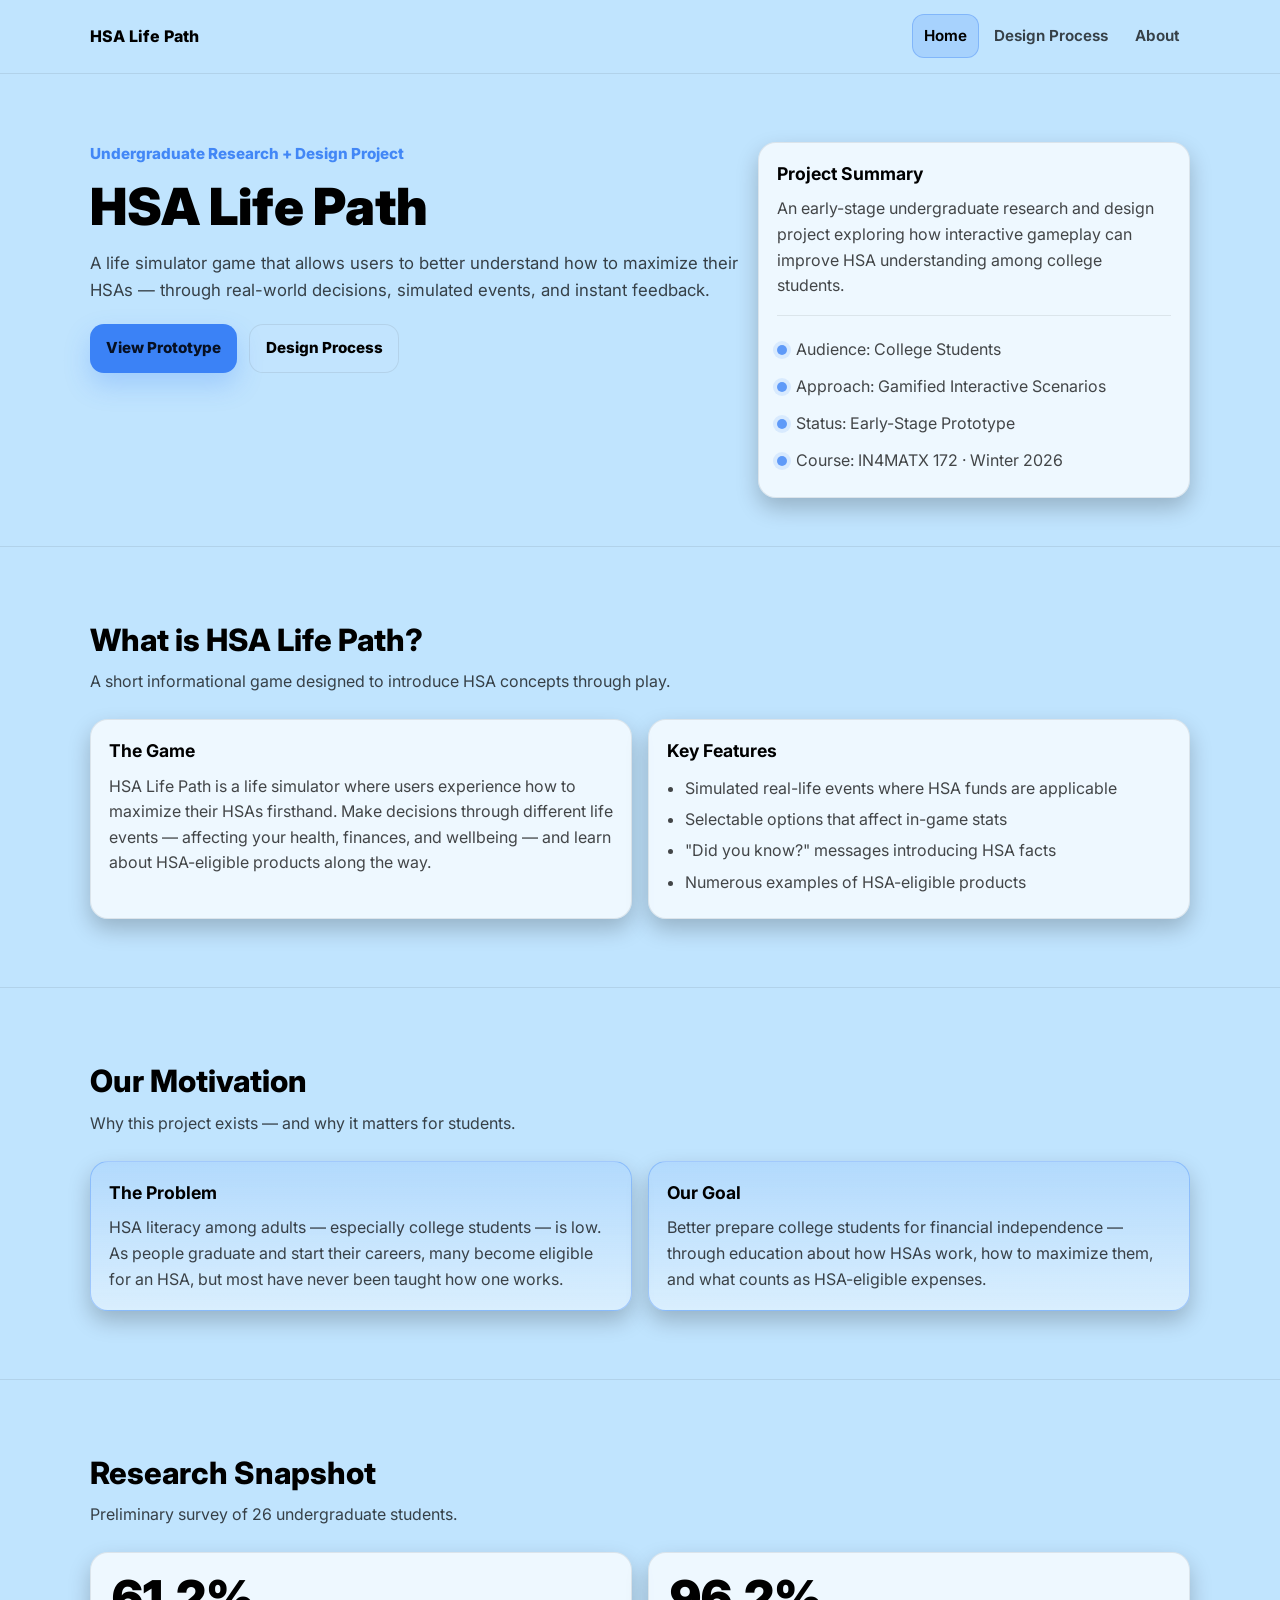
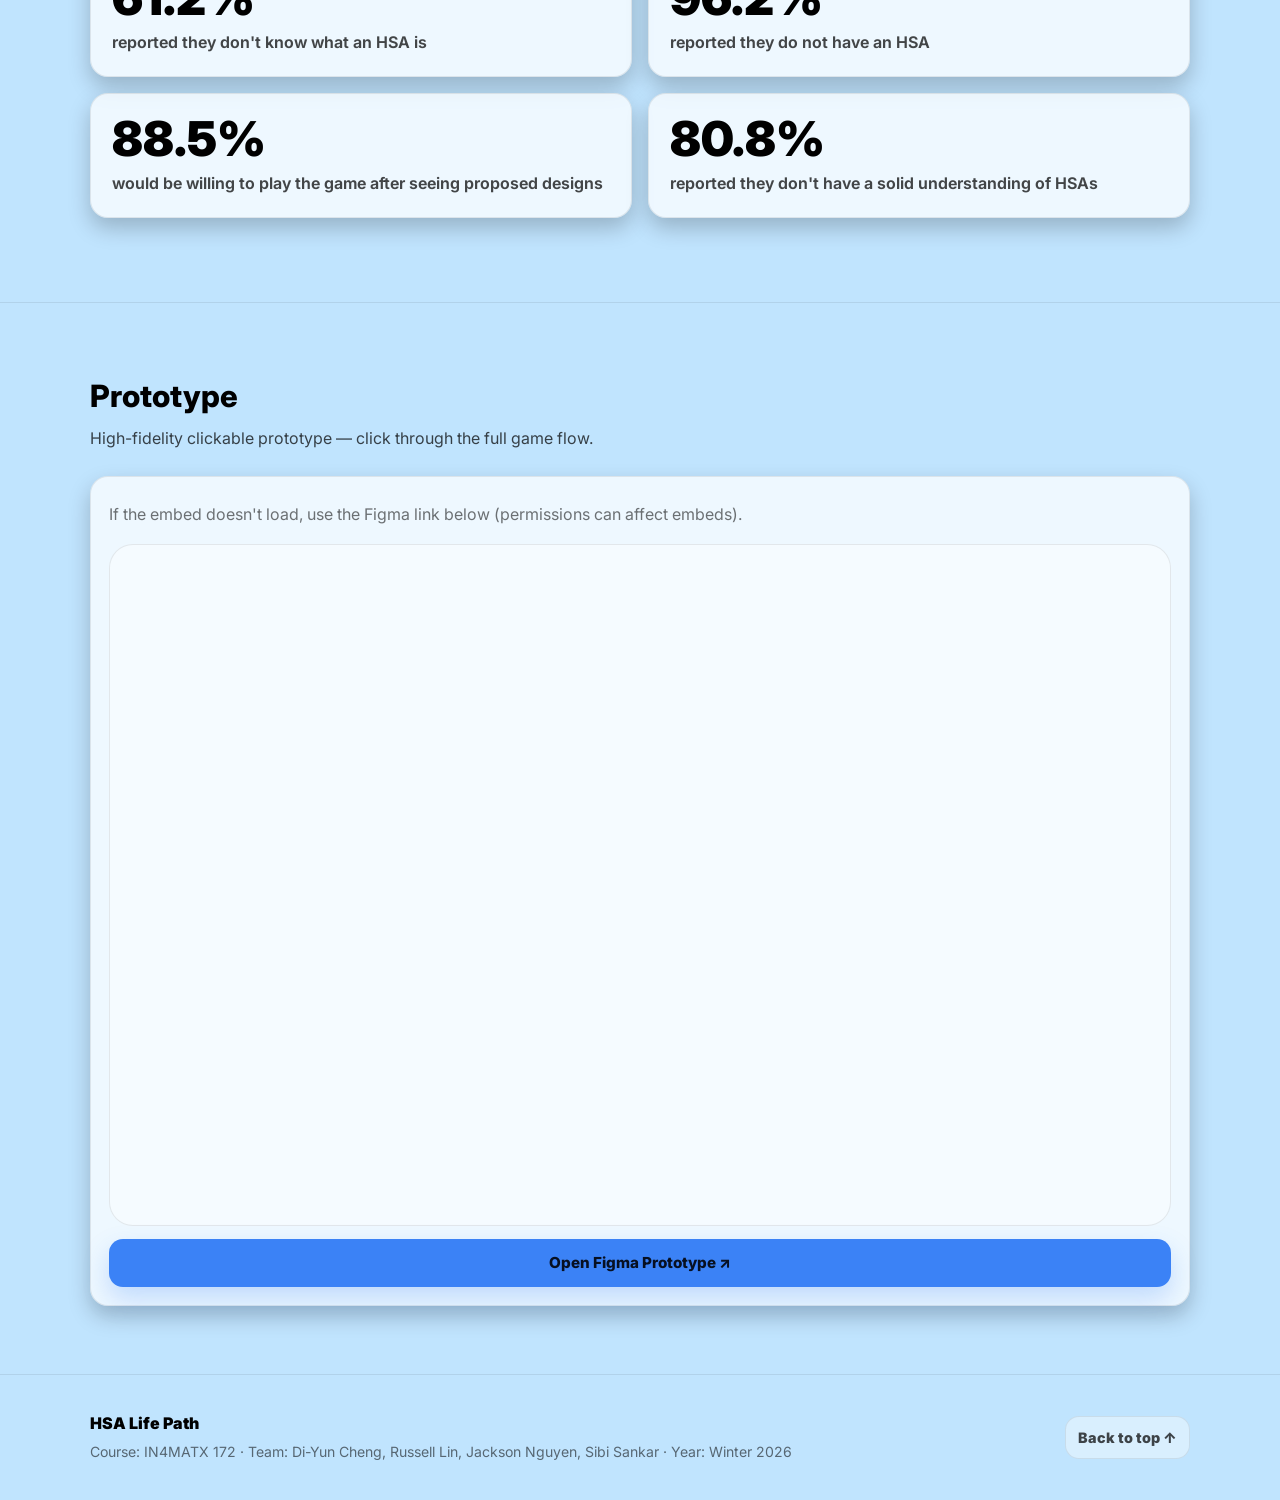
==== index.html @ ee6ab4cc "new website" ====
<!DOCTYPE html>
<html lang="en">
<head>
  <meta charset="UTF-8" />
  <meta name="viewport" content="width=device-width, initial-scale=1.0" />
  <title>HSA Life Path — Home</title>
  <meta name="description" content="A life simulator game helping college students understand Health Savings Accounts." />
  <link rel="stylesheet" href="styles.css" />
</head>
<body>

  <nav class="site-nav">
    <div class="container nav-inner">
      <a href="index.html" class="nav-brand">HSA Life Path</a>
      <ul class="nav-links">
        <li><a href="index.html" class="active">Home</a></li>
        <li><a href="design.html">Design Process</a></li>
        <li><a href="about.html">About</a></li>
      </ul>
    </div>
  </nav>

  <main>

    <!-- Hero -->
    <section class="hero">
      <div class="container hero-grid">
        <div>
          <p class="eyebrow">Undergraduate Research + Design Project</p>
          <h1>HSA Life Path</h1>
          <p class="hero-sub">
            A life simulator game that allows users to better understand how to maximize their HSAs — through real-world decisions, simulated events, and instant feedback.
          </p>
          <div class="hero-actions">
            <a class="btn btn-primary" href="#prototype">View Prototype</a>
            <a class="btn btn-ghost" href="design.html">Design Process</a>
          </div>
        </div>

        <div class="card">
          <h2 class="card-title">Project Summary</h2>
          <p class="card-text">
            An early-stage undergraduate research and design project exploring how interactive gameplay can improve HSA understanding among college students.
          </p>
          <div class="divider"></div>
          <ul class="mini-list">
            <li><span class="dot"></span> Audience: College Students</li>
            <li><span class="dot"></span> Approach: Gamified Interactive Scenarios</li>
            <li><span class="dot"></span> Status: Early-Stage Prototype</li>
            <li><span class="dot"></span> Course: IN4MATX 172 · Winter 2026</li>
          </ul>
        </div>
      </div>
    </section>

    <!-- What is HSA Life Path -->
    <section class="section section-alt">
      <div class="container">
        <div class="section-head">
          <h2>What is HSA Life Path?</h2>
          <p class="section-subtitle">A short informational game designed to introduce HSA concepts through play.</p>
        </div>

        <div class="grid-2">
          <div class="card">
            <h3 class="card-title">The Game</h3>
            <p class="card-text">
              HSA Life Path is a life simulator where users experience how to maximize their HSAs firsthand. Make decisions through different life events — affecting your health, finances, and wellbeing — and learn about HSA-eligible products along the way.
            </p>
          </div>

          <div class="card">
            <h3 class="card-title">Key Features</h3>
            <ul class="bullets">
              <li>Simulated real-life events where HSA funds are applicable</li>
              <li>Selectable options that affect in-game stats</li>
              <li>"Did you know?" messages introducing HSA facts</li>
              <li>Numerous examples of HSA-eligible products</li>
            </ul>
          </div>
        </div>
      </div>
    </section>

    <!-- Motivation -->
    <section class="section">
      <div class="container">
        <div class="section-head">
          <h2>Our Motivation</h2>
          <p class="section-subtitle">Why this project exists — and why it matters for students.</p>
        </div>

        <div class="grid-2">
          <div class="callout">
            <h3 class="card-title">The Problem</h3>
            <p class="card-text">
              HSA literacy among adults — especially college students — is low. As people graduate and start their careers, many become eligible for an HSA, but most have never been taught how one works.
            </p>
          </div>

          <div class="callout">
            <h3 class="card-title">Our Goal</h3>
            <p class="card-text">
              Better prepare college students for financial independence — through education about how HSAs work, how to maximize them, and what counts as HSA-eligible expenses.
            </p>
          </div>
        </div>
      </div>
    </section>

    <!-- Research Stats -->
    <section class="section section-alt">
      <div class="container">
        <div class="section-head">
          <h2>Research Snapshot</h2>
          <p class="section-subtitle">Preliminary survey of 26 undergraduate students.</p>
        </div>

        <div class="stats-grid">
          <article class="stat-card card">
            <div class="stat-number">61.2%</div>
            <div class="stat-text">reported they don't know what an HSA is</div>
          </article>
          <article class="stat-card card">
            <div class="stat-number">96.2%</div>
            <div class="stat-text">reported they do not have an HSA</div>
          </article>
          <article class="stat-card card">
            <div class="stat-number">88.5%</div>
            <div class="stat-text">would be willing to play the game after seeing proposed designs</div>
          </article>
          <article class="stat-card card">
            <div class="stat-number">80.8%</div>
            <div class="stat-text">reported they don't have a solid understanding of HSAs</div>
          </article>
        </div>
      </div>
    </section>

    <!-- Prototype -->
    <section id="prototype" class="section">
      <div class="container">
        <div class="section-head">
          <h2>Prototype</h2>
          <p class="section-subtitle">High-fidelity clickable prototype — click through the full game flow.</p>
        </div>

        <div class="card">
          <p class="card-text subtle" style="margin-bottom:1rem;">
            If the embed doesn't load, use the Figma link below (permissions can affect embeds).
          </p>

          <div class="iframe-wrap">
            <iframe
              title="HSA Life Path Figma Prototype"
              src="https://embed.figma.com/proto/LYA5RpGgOp7YdNDZ2Oj3NZ/Project?node-id=98-130&p=f&scaling=scale-down&content-scaling=fixed&page-id=97%3A23&starting-point-node-id=98%3A130&embed-host=share"
              allowfullscreen
              loading="lazy"
            ></iframe>
          </div>

          <a
            class="btn btn-primary full"
            href="https://www.figma.com/proto/LYA5RpGgOp7YdNDZ2Oj3NZ/Project?node-id=98-130&starting-point-node-id=98%3A130"
            target="_blank" rel="noopener"
          >Open Figma Prototype ↗</a>
        </div>
      </div>
    </section>

  </main>

  <footer class="site-footer">
    <div class="container footer-inner">
      <div>
        <div class="footer-title">HSA Life Path</div>
        <div class="footer-subtle">
          Course: IN4MATX 172 ·
          Team: Di-Yun Cheng, Russell Lin, Jackson Nguyen, Sibi Sankar ·
          Year: Winter 2026
        </div>
      </div>
      <a href="#" class="footer-top">Back to top ↑</a>
    </div>
  </footer>

</body>
</html>
---- styles.css ----
@import url('https://fonts.googleapis.com/css2?family=Inter:wght@400;500;600;700;800;900&display=swap');

:root {
  --accent: #3b82f6;
  --bg: #C0E4FE;
  --card-bg: rgba(255,255,255,0.72);
  --text: #000000;
  --muted: rgba(0,0,0,0.72);
  --faint: rgba(0,0,0,0.55);
  --border: rgba(0,0,0,0.08);
  --shadow: 0 12px 30px rgba(0,0,0,0.35);
  --shadow-soft: 0 10px 22px rgba(0,0,0,0.22);
  --radius: 18px;
}

*, *::before, *::after { box-sizing: border-box; margin: 0; padding: 0; }
html { scroll-behavior: smooth; }

body {
  font-family: 'Inter', ui-sans-serif, system-ui, -apple-system, sans-serif;
  background: var(--bg);
  color: var(--text);
  min-height: 100vh;
  line-height: 1.6;
}

a { color: inherit; text-decoration: none; }

.container {
  width: min(1100px, calc(100% - 2rem));
  margin: 0 auto;
}

/* ── Nav ── */
.site-nav {
  position: sticky;
  top: 0;
  z-index: 100;
  background: #C0E4FE;
  border-bottom: 1px solid var(--border);
  backdrop-filter: blur(10px);
}

.nav-inner {
  display: flex;
  align-items: center;
  justify-content: space-between;
  padding: 0.9rem 0;
  gap: 1rem;
}

.nav-brand {
  font-weight: 800;
  font-size: 1rem;
  letter-spacing: 0.2px;
  color: var(--text);
}

.nav-links {
  list-style: none;
  display: flex;
  align-items: center;
  gap: 0.25rem;
}

.nav-links a {
  display: inline-block;
  padding: 0.55rem 0.7rem;
  border-radius: 12px;
  color: var(--muted);
  font-weight: 650;
  font-size: 0.95rem;
  transition: background 160ms, color 160ms;
}

.nav-links a:hover { background: rgba(0,0,0,0.05); color: var(--text); }

.nav-links a.active {
  background: rgba(59,130,246,0.18);
  color: var(--text);
  border: 1px solid rgba(59,130,246,0.35);
}

/* ── Sections ── */
.hero, .section { padding: 4.25rem 0 3rem; background: #C0E4FE; }
.section { padding: 4.25rem 0; }
.section-alt {
  background: #C0E4FE;
  border-top: 1px solid var(--border);
  border-bottom: 1px solid var(--border);
}

.section-head { margin-bottom: 1.5rem; }
.section-head h2 { margin: 0 0 0.35rem; font-size: clamp(1.5rem, 2.4vw, 2rem); font-weight: 800; }
.section-subtitle { margin: 0; color: var(--muted); }

/* ── Hero ── */
.hero-grid {
  display: grid;
  grid-template-columns: 1.2fr 0.8fr;
  gap: 1.25rem;
  align-items: start;
}

.eyebrow { margin: 0 0 0.75rem; color: rgba(59,130,246,0.95); font-weight: 800; font-size: 0.95rem; }

.hero h1 { margin: 0; font-size: clamp(2.2rem, 4vw, 3.2rem); line-height: 1.1; font-weight: 900; }

.hero-sub { margin: 1rem 0 1.25rem; color: var(--muted); max-width: 70ch; font-size: 1.05rem; }

.hero-actions { display: flex; flex-wrap: wrap; gap: 0.75rem; margin-bottom: 1.15rem; }

/* ── Cards ── */
.card {
  background: rgba(255,255,255,0.72);
  border: 1px solid var(--border);
  border-radius: var(--radius);
  box-shadow: var(--shadow-soft);
  padding: 1.1rem;
}

.card-title { margin: 0 0 0.45rem; font-size: 1.1rem; font-weight: 700; }
.card-text { margin: 0.5rem 0 0; color: var(--muted); }
.divider { height: 1px; background: var(--border); margin: 1rem 0; }
.subtle { color: var(--faint); }

/* ── Buttons ── */
.btn {
  display: inline-flex;
  align-items: center;
  justify-content: center;
  border-radius: 14px;
  padding: 0.7rem 0.95rem;
  font-weight: 800;
  font-size: 0.95rem;
  border: 1px solid transparent;
  cursor: pointer;
  font-family: inherit;
  transition: transform 140ms, box-shadow 140ms, background 140ms;
}
.btn:active { transform: translateY(1px); }
.btn-primary { background: var(--accent); color: #071022; box-shadow: 0 12px 26px rgba(59,130,246,0.25); }
.btn-primary:hover { background: rgba(59,130,246,0.85); }
.btn-ghost { background: rgba(232,238,252,0.06); border-color: var(--border); color: var(--text); }
.btn-ghost:hover { background: rgba(0,0,0,0.05); }
.btn.full { width: 100%; margin-top: 0.8rem; }

/* ── Grids ── */
.grid-2 { display: grid; grid-template-columns: 1fr 1fr; gap: 1rem; }
.grid-3 { display: grid; grid-template-columns: repeat(3, 1fr); gap: 1rem; }

/* ── Dot list ── */
.mini-list { margin: 0; padding-left: 0; list-style: none; color: var(--muted); }
.mini-list li { display: flex; align-items: center; gap: 0.6rem; padding: 0.35rem 0; }
.dot { width: 10px; height: 10px; border-radius: 999px; background: rgba(59,130,246,0.8); box-shadow: 0 0 0 4px rgba(59,130,246,0.12); flex-shrink: 0; }

/* ── Stats ── */
.stats-grid { display: grid; grid-template-columns: repeat(2, 1fr); gap: 1rem; margin: 1.25rem 0 1rem; }
.stat-card { padding: 1.3rem; }
.stat-number { font-size: clamp(2.2rem, 4vw, 3rem); font-weight: 950; line-height: 1; }
.stat-text { margin-top: 0.5rem; color: var(--muted); font-weight: 650; }

/* ── Bullets ── */
.bullets { margin: 0.65rem 0 0; padding-left: 1.15rem; color: var(--muted); }
.bullets li { margin: 0.35rem 0; }
.bullets-lg li { font-size: 1.05rem; margin: 0.5rem 0; }

/* ── Note ── */
.note { margin-top: 0.9rem; padding: 0.75rem; border-radius: 14px; border: 1px solid var(--border); background: rgba(255,255,255,0.35); color: var(--muted); font-size: 0.9rem; }
.hint { margin: 0.85rem 0 0; color: var(--faint); font-size: 0.88rem; }

/* ── Timeline ── */
.timeline { display: grid; gap: 0.5rem; margin-bottom: 1rem; }

.timeline-step {
  display: grid;
  grid-template-columns: 44px 1fr;
  gap: 0.85rem;
  padding: 0.8rem;
  border-radius: 16px;
  background: rgba(255,255,255,0.45);
  border: 1px solid var(--border);
  align-items: center;
}

.timeline-marker {
  width: 44px; height: 44px;
  border-radius: 14px;
  display: grid;
  place-items: center;
  font-weight: 950;
  font-size: 1rem;
  background: rgba(59,130,246,0.18);
  border: 1px solid rgba(59,130,246,0.35);
}

.timeline-step h3 { font-size: 1rem; font-weight: 700; margin-bottom: 0.15rem; }
.timeline-step p { color: var(--muted); font-size: 0.9rem; margin: 0; }

/* ── Table ── */
.table-wrap { margin-top: 1rem; }

.responsive-table {
  width: 100%;
  overflow-x: auto;
  border-radius: 16px;
  border: 1px solid var(--border);
  margin-bottom: 1rem;
}

.responsive-table table { width: 100%; border-collapse: collapse; background: rgba(255,255,255,0.55); }

.responsive-table th {
  padding: 0.85rem 1rem;
  text-align: left;
  font-weight: 800;
  background: rgba(59,130,246,0.08);
  border-bottom: 1px solid var(--border);
  font-size: 0.9rem;
}

.responsive-table td {
  padding: 0.8rem 1rem;
  color: var(--muted);
  border-bottom: 1px solid rgba(0,0,0,0.05);
  font-size: 0.9rem;
  vertical-align: top;
}

.responsive-table tr:last-child td { border-bottom: none; }
.responsive-table tr:hover td { background: rgba(59,130,246,0.03); }

/* ── Placeholder ── */
.proto-placeholder {
  background: rgba(255,255,255,0.45);
  border: 2px dashed rgba(59,130,246,0.3);
  border-radius: var(--radius);
  min-height: 180px;
  display: flex;
  align-items: center;
  justify-content: center;
  flex-direction: column;
  gap: 0.5rem;
  color: var(--faint);
  font-size: 0.88rem;
  text-align: center;
  padding: 1.5rem;
}

/* ── Todo ── */
.todo-card {
  background: rgba(251,191,36,0.08);
  border: 1px solid rgba(251,191,36,0.3);
  border-radius: var(--radius);
  padding: 1rem 1.25rem;
  display: flex;
  align-items: center;
  gap: 0.75rem;
  color: #92400e;
  font-size: 0.9rem;
}

/* ── Future list ── */
.future-list { list-style: none; display: grid; gap: 0.75rem; }

.future-list li {
  display: flex;
  align-items: flex-start;
  gap: 1rem;
  background: rgba(255,255,255,0.55);
  border: 1px solid var(--border);
  border-radius: 14px;
  padding: 0.9rem 1rem;
}

.future-icon {
  width: 36px; height: 36px;
  border-radius: 10px;
  background: rgba(59,130,246,0.1);
  border: 1px solid rgba(59,130,246,0.2);
  display: grid;
  place-items: center;
  font-size: 1rem;
  flex-shrink: 0;
}

.future-text strong { display: block; font-size: 0.9rem; font-weight: 700; margin-bottom: 0.1rem; }
.future-text span { color: var(--muted); font-size: 0.85rem; }

/* ── Team ── */
.team-card-row {
  display: grid;
  grid-template-columns: 64px 1fr;
  gap: 1.1rem;
  align-items: center;
}

.team-avatar {
  width: 64px; height: 64px;
  border-radius: 50%;
  display: grid;
  place-items: center;
  font-weight: 800;
  font-size: 1.2rem;
  color: #fff;
  flex-shrink: 0;
}

.avatar-blue   { background: linear-gradient(135deg, #3b82f6, #2563eb); }
.avatar-teal   { background: linear-gradient(135deg, #10b981, #059669); }
.avatar-purple { background: linear-gradient(135deg, #8b5cf6, #6d28d9); }
.avatar-amber  { background: linear-gradient(135deg, #f59e0b, #d97706); }

.team-role { font-size: 0.75rem; font-weight: 700; letter-spacing: 1px; text-transform: uppercase; color: rgba(59,130,246,0.9); margin-bottom: 0.15rem; }
.team-name { font-weight: 800; font-size: 1rem; margin-bottom: 0.2rem; }
.team-desc { color: var(--muted); font-size: 0.88rem; }

/* ── Iframe ── */
.iframe-wrap {
  border-radius: 24px;
  overflow: hidden;
  border: 1px solid var(--border);
  background: rgba(255,255,255,0.4);
  padding: 10px;
}

.iframe-wrap iframe { display: block; width: 100%; height: 660px; border: 0; border-radius: 18px; }

/* ── Callout ── */
.callout {
  border-radius: var(--radius);
  border: 1px solid rgba(59,130,246,0.35);
  background: linear-gradient(180deg, rgba(59,130,246,0.10), rgba(255,255,255,0.4));
  box-shadow: var(--shadow-soft);
  padding: 1.1rem;
}

/* ── Footer ── */
.site-footer { padding: 2.25rem 0; border-top: 1px solid var(--border); background: #C0E4FE; }
.footer-inner { display: flex; align-items: center; justify-content: space-between; gap: 1rem; flex-wrap: wrap; }
.footer-title { font-weight: 950; }
.footer-subtle { margin-top: 0.3rem; color: var(--faint); font-size: 0.88rem; }
.footer-top { color: var(--muted); font-weight: 850; padding: 0.55rem 0.75rem; border-radius: 14px; border: 1px solid var(--border); background: rgba(255,255,255,0.4); font-size: 0.9rem; transition: background 150ms; }
.footer-top:hover { background: rgba(255,255,255,0.7); }

/* ── Responsive ── */
@media (max-width: 860px) {
  .hero-grid { grid-template-columns: 1fr; }
  .grid-2, .grid-3 { grid-template-columns: 1fr; }
  .stats-grid { grid-template-columns: 1fr; }
}
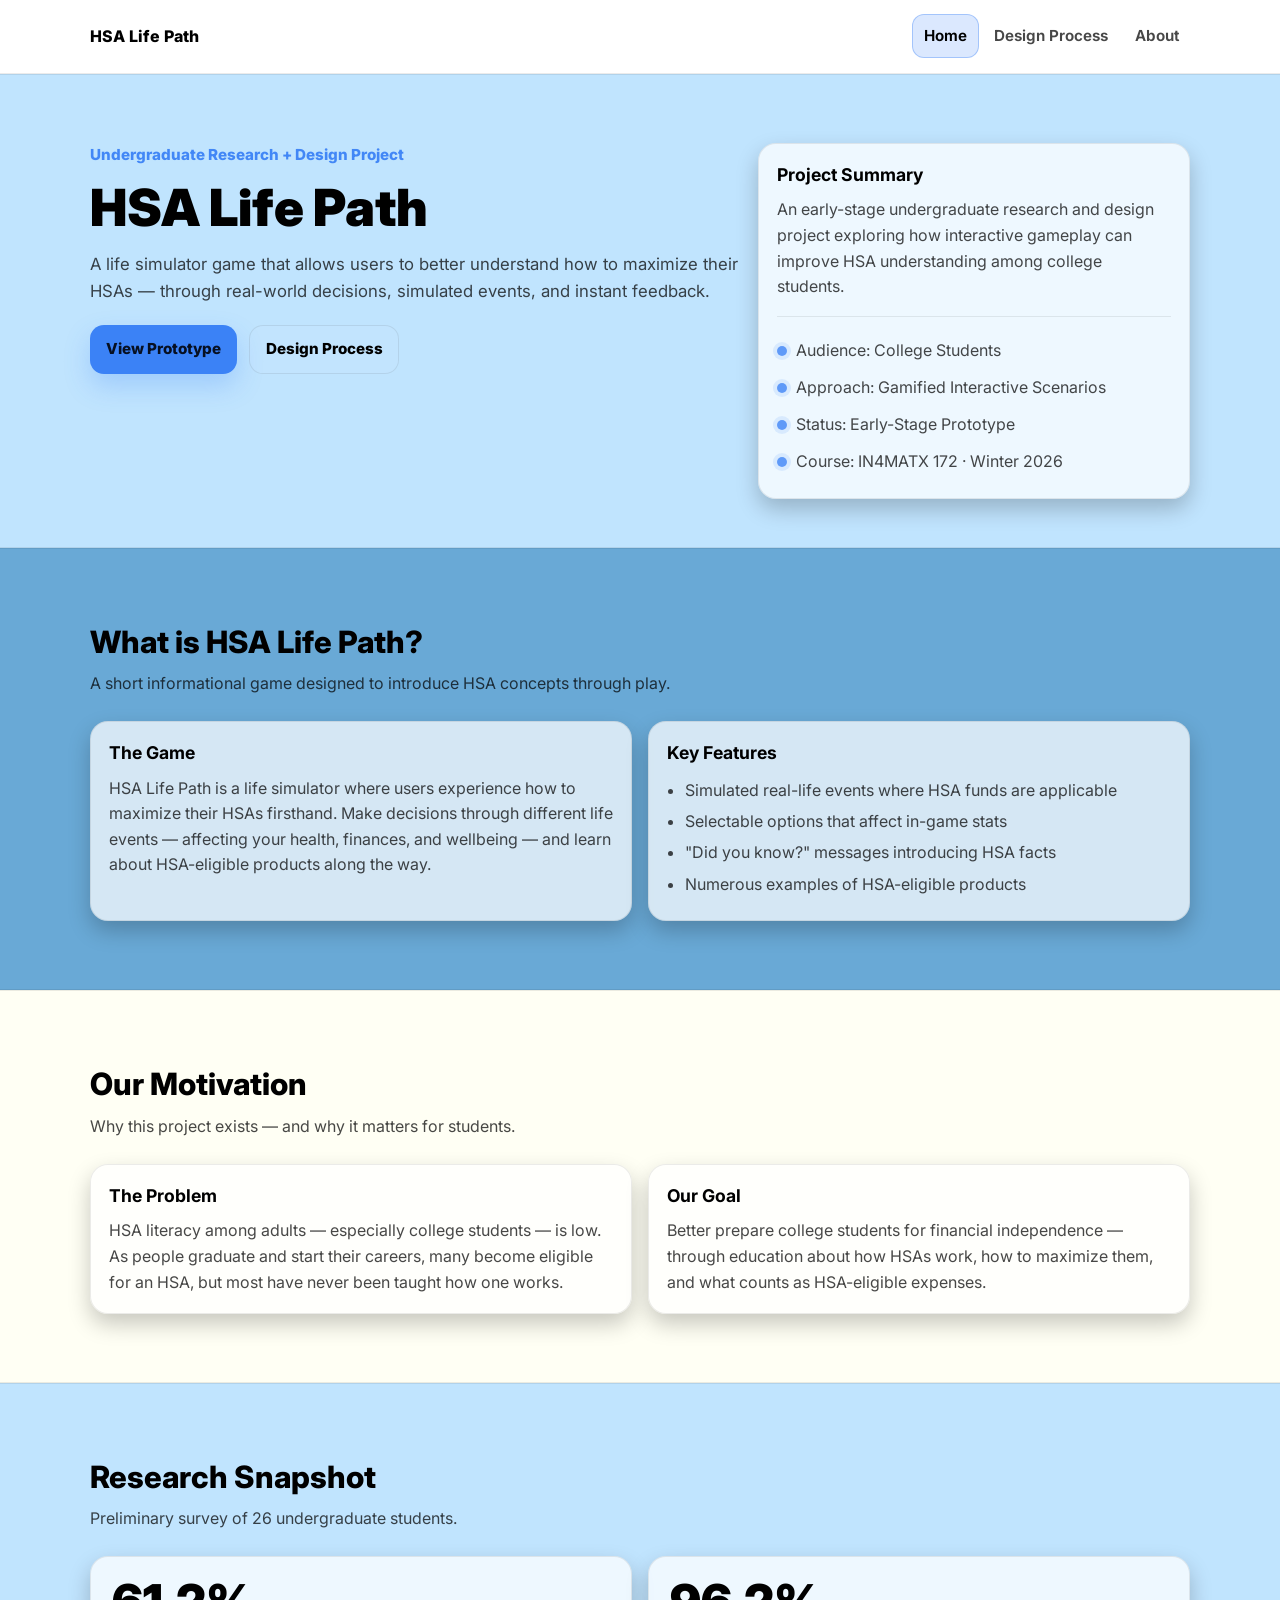
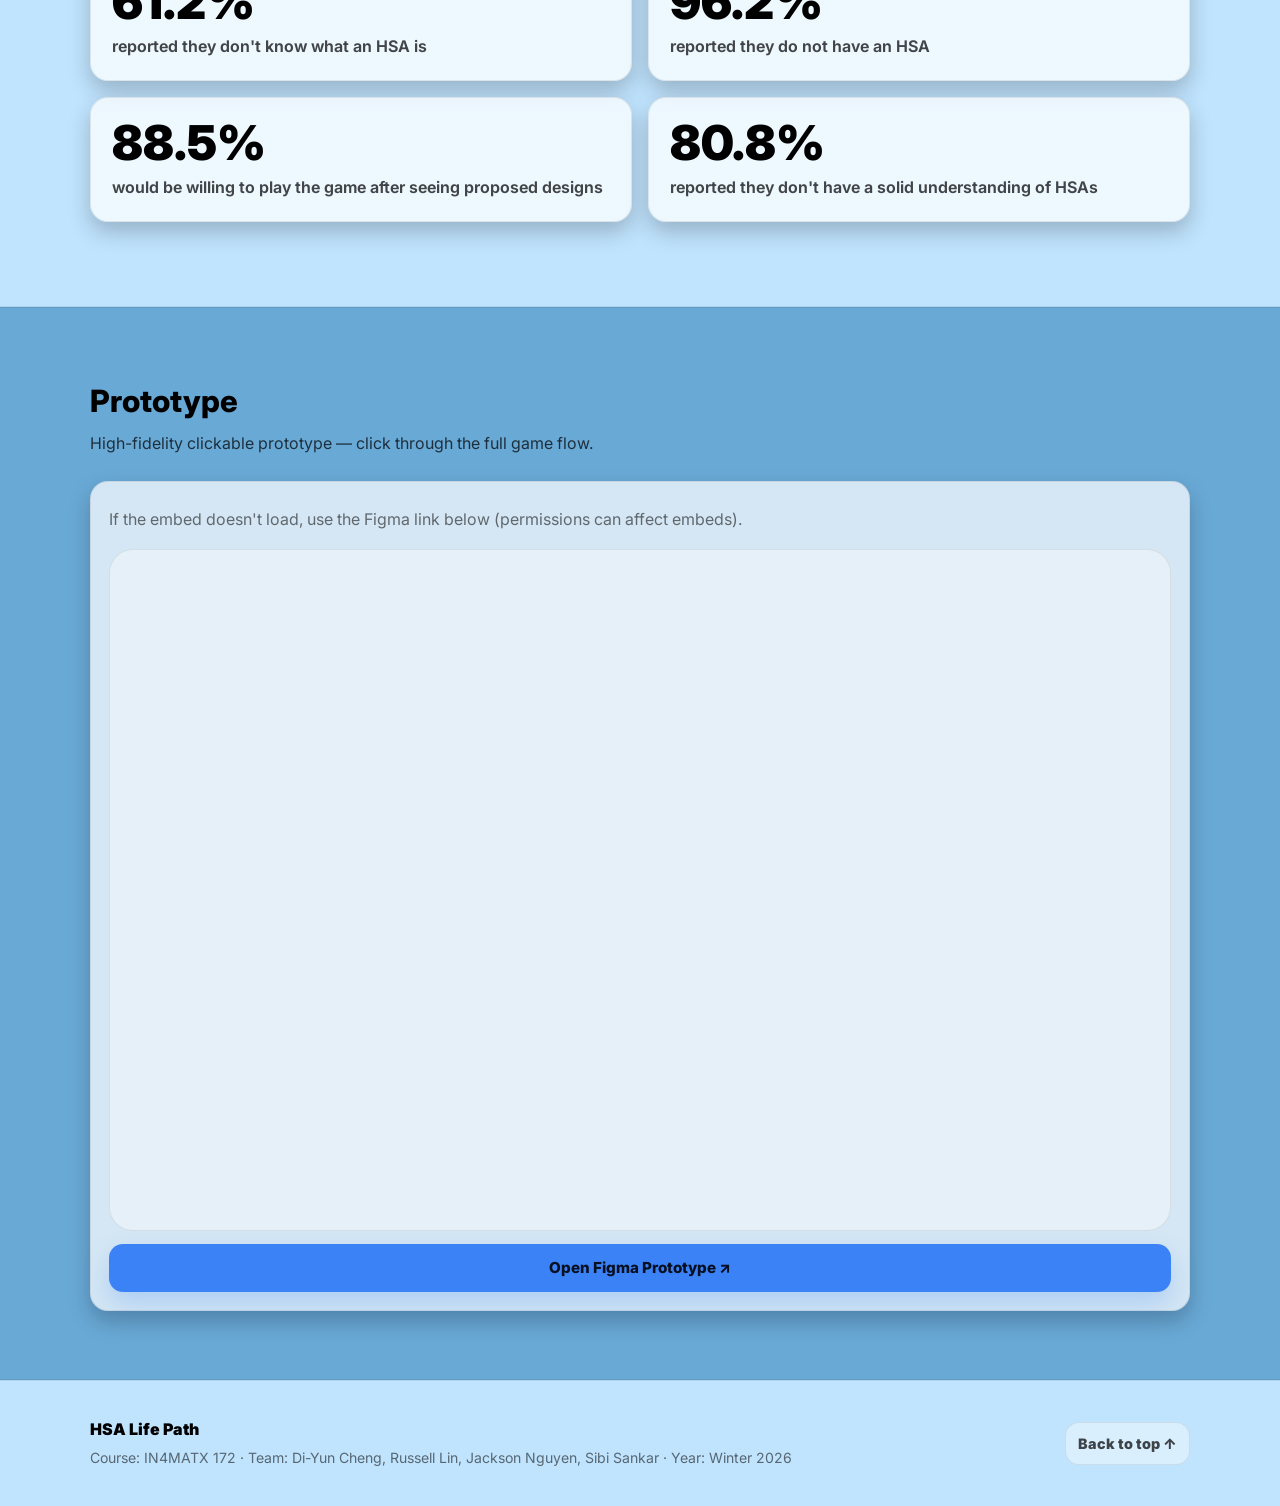
==== commit 0193087e: "Some QC and added new color pallette" ====
--- a/index.html
+++ b/index.html
@@ -23,8 +23,8 @@
   <main>
 
     <!-- Hero -->
-    <section class="hero">
-      <div class="container hero-grid">
+    <section class="hero section-alt">
+      <div class="container containerlanding hero-grid">
         <div>
           <p class="eyebrow">Undergraduate Research + Design Project</p>
           <h1>HSA Life Path</h1>
@@ -54,7 +54,7 @@
     </section>
 
     <!-- What is HSA Life Path -->
-    <section class="section section-alt">
+    <section class="section section-alt3">
       <div class="container">
         <div class="section-head">
           <h2>What is HSA Life Path?</h2>
@@ -83,7 +83,7 @@
     </section>
 
     <!-- Motivation -->
-    <section class="section">
+    <section class="section section-alt2">
       <div class="container">
         <div class="section-head">
           <h2>Our Motivation</h2>
@@ -91,14 +91,14 @@
         </div>
 
         <div class="grid-2">
-          <div class="callout">
+          <div class="card">
             <h3 class="card-title">The Problem</h3>
             <p class="card-text">
               HSA literacy among adults — especially college students — is low. As people graduate and start their careers, many become eligible for an HSA, but most have never been taught how one works.
             </p>
           </div>
 
-          <div class="callout">
+          <div class="card">
             <h3 class="card-title">Our Goal</h3>
             <p class="card-text">
               Better prepare college students for financial independence — through education about how HSAs work, how to maximize them, and what counts as HSA-eligible expenses.
@@ -138,7 +138,7 @@
     </section>
 
     <!-- Prototype -->
-    <section id="prototype" class="section">
+    <section id="prototype" class="section section-alt3">
       <div class="container">
         <div class="section-head">
           <h2>Prototype</h2>
--- a/styles.css
+++ b/styles.css
@@ -30,13 +30,27 @@
   width: min(1100px, calc(100% - 2rem));
   margin: 0 auto;
 }
+.gallery {
+  display: grid;
+  grid-template-columns: repeat(auto-fit, minmax(200px, 1fr));
+  gap: 0.75rem;
+  margin-top: 0.85rem;
+}
+
+.gallery img {
+  width: 100%;
+  border-radius: 12px;
+  display: block;
+  object-fit: cover;
+  aspect-ratio: auto;
+}
 
 /* ── Nav ── */
 .site-nav {
   position: sticky;
   top: 0;
   z-index: 100;
-  background: #C0E4FE;
+  background: #ffffff;
   border-bottom: 1px solid var(--border);
   backdrop-filter: blur(10px);
 }
@@ -89,7 +103,16 @@
   border-top: 1px solid var(--border);
   border-bottom: 1px solid var(--border);
 }
-
+.section-alt2 {
+  background: #fffff4;
+  border-top: 1px solid var(--border);
+  border-bottom: 1px solid var(--border);
+}
+.section-alt3 {
+  background: #69a9d6;
+  border-top: 1px solid var(--border);
+  border-bottom: 1px solid var(--border);
+}
 .section-head { margin-bottom: 1.5rem; }
 .section-head h2 { margin: 0 0 0.35rem; font-size: clamp(1.5rem, 2.4vw, 2rem); font-weight: 800; }
 .section-subtitle { margin: 0; color: var(--muted); }
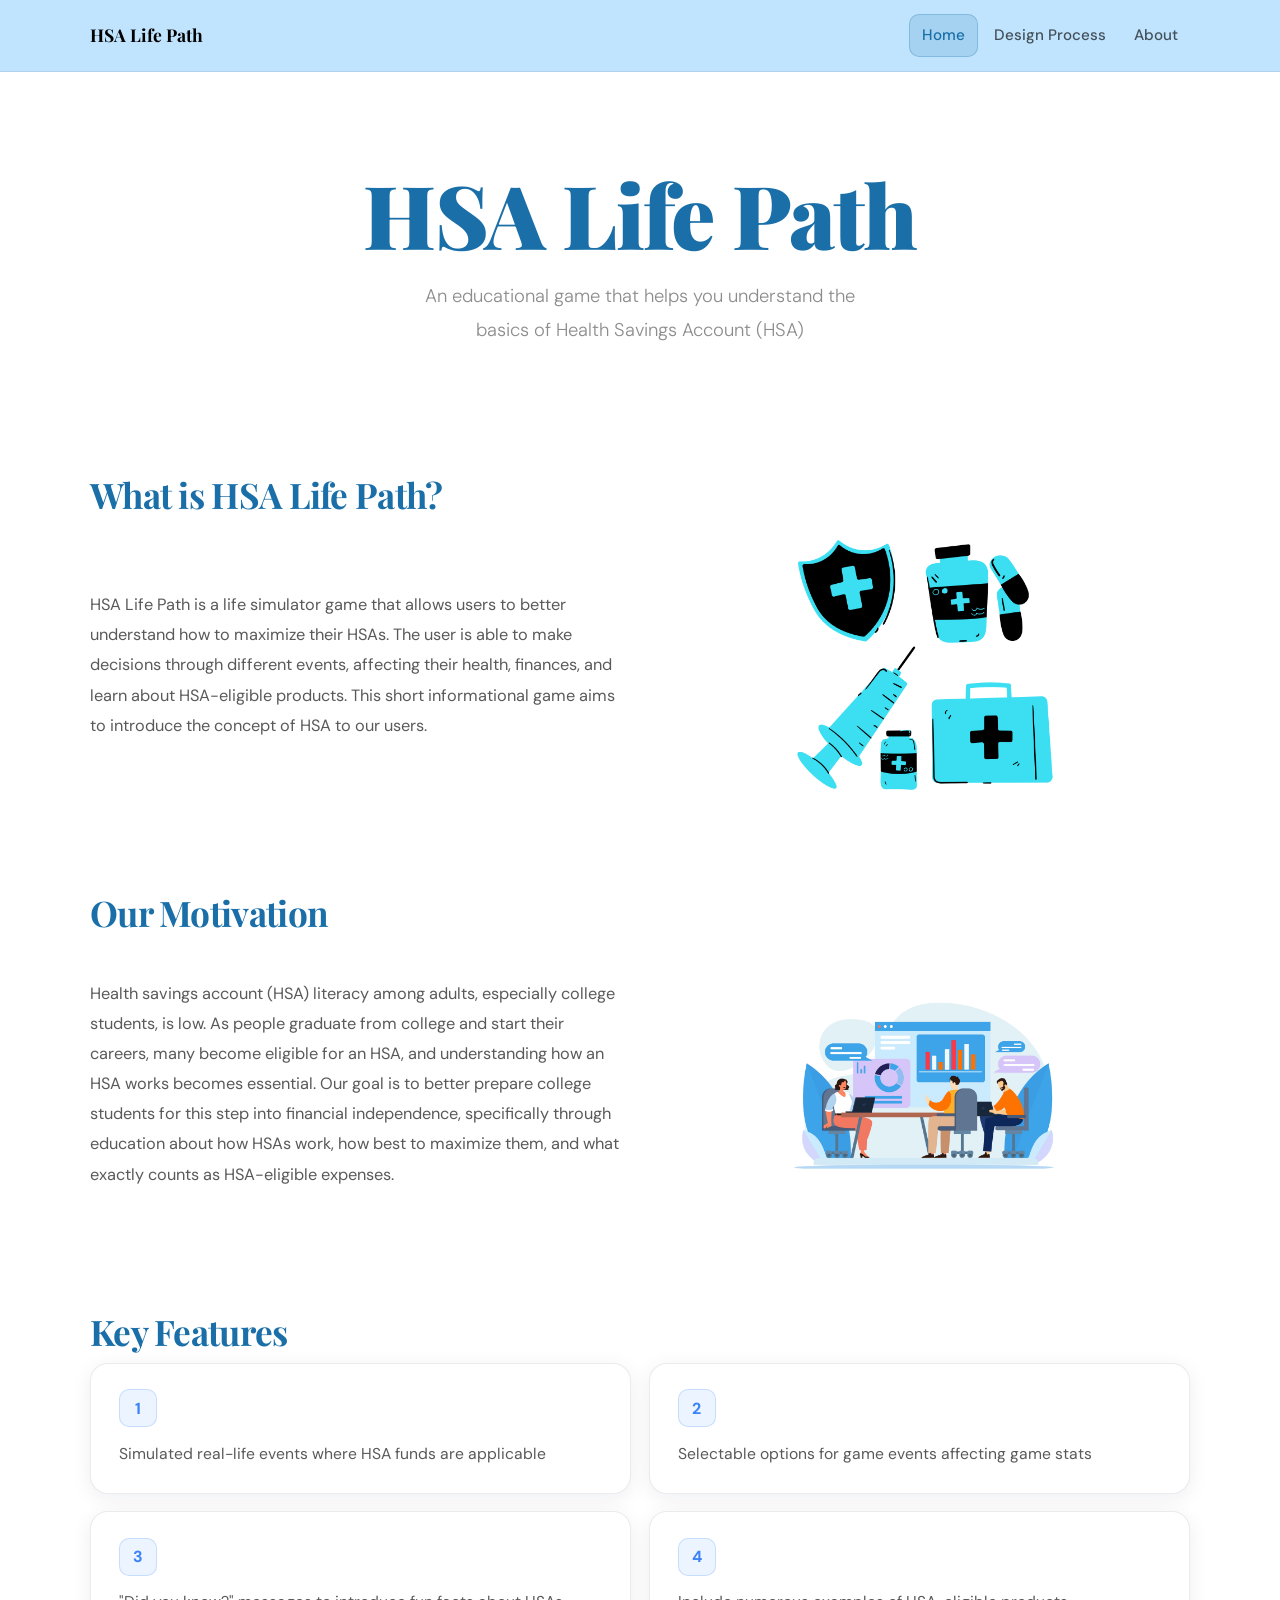
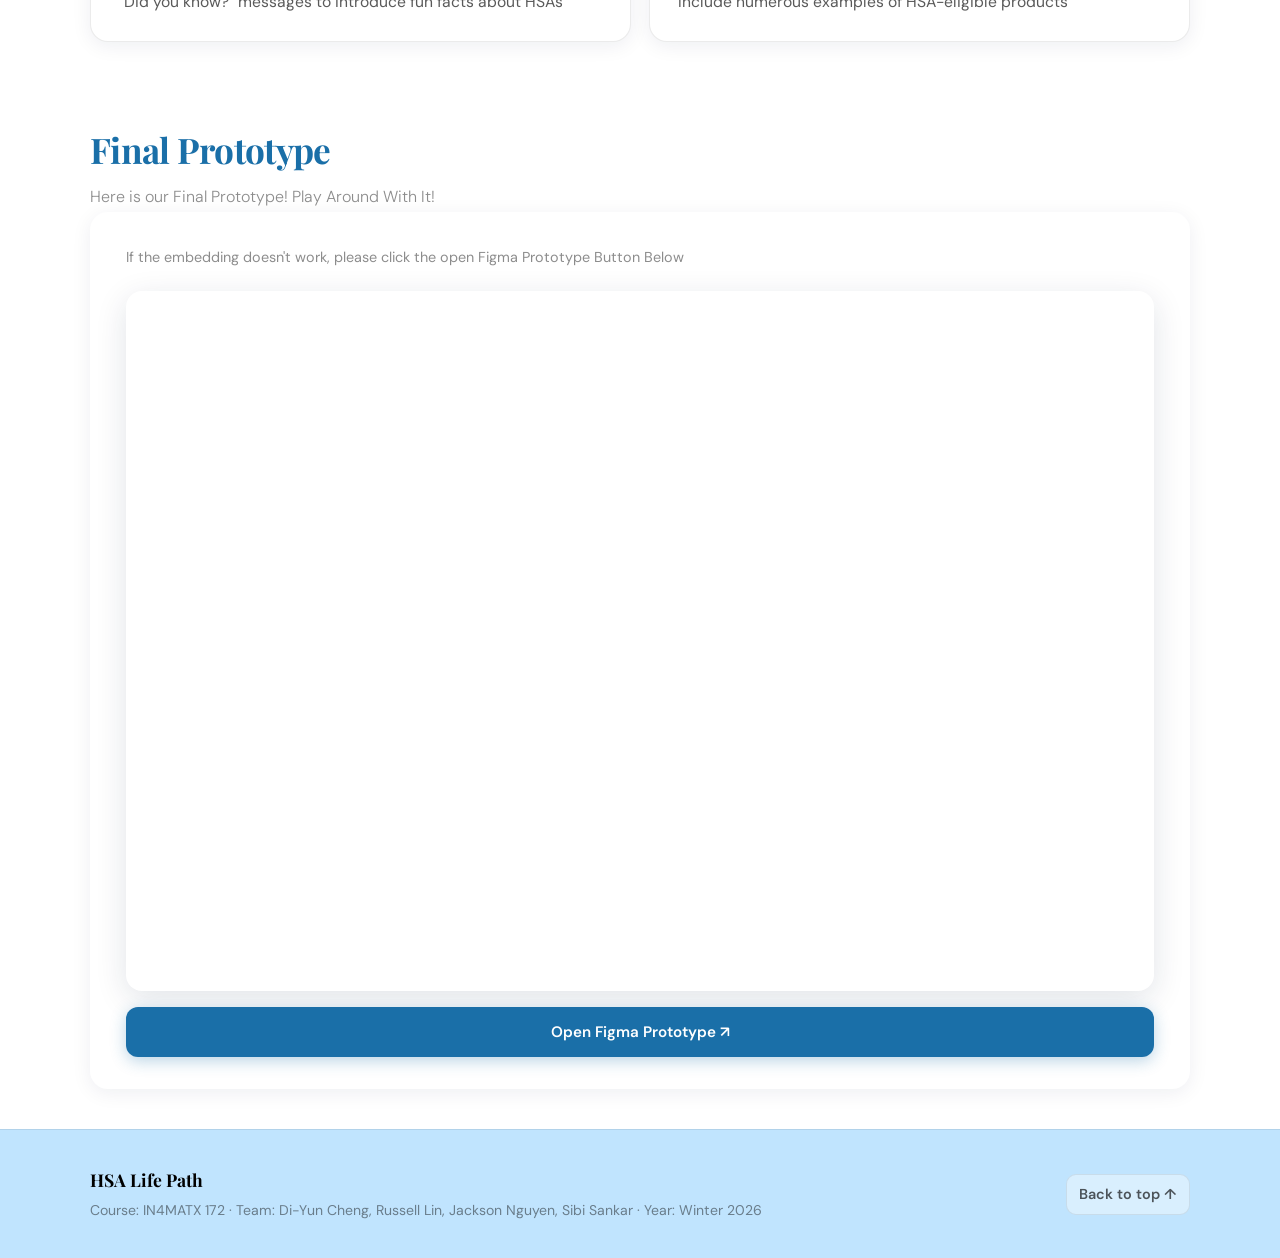
==== commit 83a25c88: "Update home page design" ====
--- a/index.html
+++ b/index.html
@@ -22,143 +22,120 @@
 
   <main>
 
-    <!-- Hero -->
-    <section class="hero section-alt">
-      <div class="container containerlanding hero-grid">
+    <!-- ── HERO ── -->
+    <section class="hero">
+      <div class="container hero-grid">
         <div>
-          <p class="eyebrow">Undergraduate Research + Design Project</p>
           <h1>HSA Life Path</h1>
           <p class="hero-sub">
-            A life simulator game that allows users to better understand how to maximize their HSAs — through real-world decisions, simulated events, and instant feedback.
+            An educational game that helps you understand the basics of Health Savings Account (HSA)
           </p>
-          <div class="hero-actions">
-            <a class="btn btn-primary" href="#prototype">View Prototype</a>
-            <a class="btn btn-ghost" href="design.html">Design Process</a>
-          </div>
-        </div>
-
-        <div class="card">
-          <h2 class="card-title">Project Summary</h2>
-          <p class="card-text">
-            An early-stage undergraduate research and design project exploring how interactive gameplay can improve HSA understanding among college students.
-          </p>
-          <div class="divider"></div>
-          <ul class="mini-list">
-            <li><span class="dot"></span> Audience: College Students</li>
-            <li><span class="dot"></span> Approach: Gamified Interactive Scenarios</li>
-            <li><span class="dot"></span> Status: Early-Stage Prototype</li>
-            <li><span class="dot"></span> Course: IN4MATX 172 · Winter 2026</li>
-          </ul>
         </div>
       </div>
     </section>
 
-    <!-- What is HSA Life Path -->
+    <!-- ── WHAT IS HSA LIFE PATH ── -->
     <section class="section section-alt3">
       <div class="container">
         <div class="section-head">
           <h2>What is HSA Life Path?</h2>
-          <p class="section-subtitle">A short informational game designed to introduce HSA concepts through play.</p>
         </div>
-
-        <div class="grid-2">
-          <div class="card">
-            <h3 class="card-title">The Game</h3>
-            <p class="card-text">
-              HSA Life Path is a life simulator where users experience how to maximize their HSAs firsthand. Make decisions through different life events — affecting your health, finances, and wellbeing — and learn about HSA-eligible products along the way.
-            </p>
+        <div class="section-split">
+          <div class="split-text">
+            <div class="card">
+              <p class="card-text">
+                HSA Life Path is a life simulator game that allows users to better understand how to maximize their HSAs. The user is able to make decisions through different events, affecting their health, finances, and learn about HSA-eligible products. This short informational game aims to introduce the concept of HSA to our users.
+              </p>
+            </div>
           </div>
-
-          <div class="card">
-            <h3 class="card-title">Key Features</h3>
-            <ul class="bullets">
-              <li>Simulated real-life events where HSA funds are applicable</li>
-              <li>Selectable options that affect in-game stats</li>
-              <li>"Did you know?" messages introducing HSA facts</li>
-              <li>Numerous examples of HSA-eligible products</li>
-            </ul>
+          <div class="split-image">
+            <img
+              src="assets/What is HSA Life Path.jpg"
+              alt="HSA Life Path medical icons"
+            />
           </div>
         </div>
       </div>
     </section>
 
-    <!-- Motivation -->
+    <!-- ── OUR MOTIVATION ── -->
     <section class="section section-alt2">
       <div class="container">
         <div class="section-head">
           <h2>Our Motivation</h2>
-          <p class="section-subtitle">Why this project exists — and why it matters for students.</p>
         </div>
-
-        <div class="grid-2">
-          <div class="card">
-            <h3 class="card-title">The Problem</h3>
-            <p class="card-text">
-              HSA literacy among adults — especially college students — is low. As people graduate and start their careers, many become eligible for an HSA, but most have never been taught how one works.
-            </p>
+        <div class="section-split">
+          <div class="split-text">
+            <div class="card">
+              <p class="card-text">
+                Health savings account (HSA) literacy among adults, especially college students, is low. As people graduate from college and start their careers, many become eligible for an HSA, and understanding how an HSA works becomes essential. Our goal is to better prepare college students for this step into financial independence, specifically through education about how HSAs work, how best to maximize them, and what exactly counts as HSA-eligible expenses.
+              </p>
+            </div>
           </div>
-
-          <div class="card">
-            <h3 class="card-title">Our Goal</h3>
-            <p class="card-text">
-              Better prepare college students for financial independence — through education about how HSAs work, how to maximize them, and what counts as HSA-eligible expenses.
-            </p>
+          <div class="split-image">
+            <img
+              src="assets/Our Motivation.jpg"
+              alt="Team discussing motivation"
+            />
           </div>
         </div>
       </div>
     </section>
 
-    <!-- Research Stats -->
+    <!-- ── KEY FEATURES ── -->
     <section class="section section-alt">
       <div class="container">
         <div class="section-head">
-          <h2>Research Snapshot</h2>
-          <p class="section-subtitle">Preliminary survey of 26 undergraduate students.</p>
+          <h2>Key Features</h2>
         </div>
-
-        <div class="stats-grid">
-          <article class="stat-card card">
-            <div class="stat-number">61.2%</div>
-            <div class="stat-text">reported they don't know what an HSA is</div>
-          </article>
-          <article class="stat-card card">
-            <div class="stat-number">96.2%</div>
-            <div class="stat-text">reported they do not have an HSA</div>
-          </article>
-          <article class="stat-card card">
-            <div class="stat-number">88.5%</div>
-            <div class="stat-text">would be willing to play the game after seeing proposed designs</div>
-          </article>
-          <article class="stat-card card">
-            <div class="stat-number">80.8%</div>
-            <div class="stat-text">reported they don't have a solid understanding of HSAs</div>
-          </article>
+        <div class="features-grid">
+          <div class="feature-card">
+            <div class="feature-card-top">
+              <div class="feature-num">1</div>
+            </div>
+            <p class="feature-text">Simulated real-life events where HSA funds are applicable</p>
+          </div>
+          <div class="feature-card">
+            <div class="feature-card-top">
+              <div class="feature-num">2</div>
+            </div>
+            <p class="feature-text">Selectable options for game events affecting game stats</p>
+          </div>
+          <div class="feature-card">
+            <div class="feature-card-top">
+              <div class="feature-num">3</div>
+            </div>
+            <p class="feature-text">"Did you know?" messages to introduce fun facts about HSAs</p>
+          </div>
+          <div class="feature-card">
+            <div class="feature-card-top">
+              <div class="feature-num">4</div>
+            </div>
+            <p class="feature-text">Include numerous examples of HSA-eligible products</p>
+          </div>
         </div>
       </div>
     </section>
 
-    <!-- Prototype -->
+    <!-- ── PROTOTYPE ── -->
     <section id="prototype" class="section section-alt3">
       <div class="container">
         <div class="section-head">
-          <h2>Prototype</h2>
-          <p class="section-subtitle">High-fidelity clickable prototype — click through the full game flow.</p>
+          <h2>Final Prototype</h2>
+          <p class="section-subtitle">Here is our Final Prototype! Play Around With It!</p>
         </div>
-
         <div class="card">
-          <p class="card-text subtle" style="margin-bottom:1rem;">
-            If the embed doesn't load, use the Figma link below (permissions can affect embeds).
+          <p class="card-text subtle" style="margin-bottom: 1.25rem; font-size:0.9rem;">
+            If the embedding doesn't work, please click the open Figma Prototype Button Below
           </p>
-
           <div class="iframe-wrap">
             <iframe
-              title="HSA Life Path Figma Prototype"
-              src="https://embed.figma.com/proto/LYA5RpGgOp7YdNDZ2Oj3NZ/Project?node-id=98-130&p=f&scaling=scale-down&content-scaling=fixed&page-id=97%3A23&starting-point-node-id=98%3A130&embed-host=share"
-              allowfullscreen
-              loading="lazy"
-            ></iframe>
+              width="800"
+              height="700"
+              src="https://embed.figma.com/proto/LYA5RpGgOp7YdNDZ2Oj3NZ/Project?node-id=98-130&p=f&scaling=contain&content-scaling=responsive&page-id=97%3A23&starting-point-node-id=98%3A130&embed-host=share"
+              allowfullscreen>
+            </iframe>
           </div>
-
           <a
             class="btn btn-primary full"
             href="https://www.figma.com/proto/LYA5RpGgOp7YdNDZ2Oj3NZ/Project?node-id=98-130&starting-point-node-id=98%3A130"
@@ -185,4 +162,4 @@
   </footer>
 
 </body>
-</html>
+</html>
--- a/styles.css
+++ b/styles.css
@@ -1,60 +1,48 @@
-@import url('https://fonts.googleapis.com/css2?family=Inter:wght@400;500;600;700;800;900&display=swap');
-
+@import url('https://fonts.googleapis.com/css2?family=Playfair+Display:ital,wght@0,700;0,900;1,700&family=DM+Sans:wght@300;400;500;600&display=swap');
+
+/* ── VARIABLES ── */
 :root {
-  --accent: #3b82f6;
-  --bg: #C0E4FE;
-  --card-bg: rgba(255,255,255,0.72);
-  --text: #000000;
-  --muted: rgba(0,0,0,0.72);
-  --faint: rgba(0,0,0,0.55);
-  --border: rgba(0,0,0,0.08);
-  --shadow: 0 12px 30px rgba(0,0,0,0.35);
-  --shadow-soft: 0 10px 22px rgba(0,0,0,0.22);
-  --radius: 18px;
-}
-
+  --blue:        #C0E4FE;
+  --blue-dark:   #1a6fa8;
+  --accent:      #3b82f6;
+  --bg:          #ffffff;
+  --text:        #000000;
+  --muted:       rgba(0,0,0,0.65);
+  --faint:       rgba(0,0,0,0.45);
+  --border:      rgba(0,0,0,0.08);
+  --radius:      18px;
+  --shadow:      0 4px 20px rgba(10,31,68,0.07);
+  --shadow-md:   0 8px 32px rgba(10,31,68,0.12);
+}
+
+/* ── RESET ── */
 *, *::before, *::after { box-sizing: border-box; margin: 0; padding: 0; }
 html { scroll-behavior: smooth; }
 
+/* ── BASE ── */
 body {
-  font-family: 'Inter', ui-sans-serif, system-ui, -apple-system, sans-serif;
+  font-family: 'DM Sans', sans-serif;
   background: var(--bg);
   color: var(--text);
   min-height: 100vh;
   line-height: 1.6;
 }
-
 a { color: inherit; text-decoration: none; }
 
+/* ── CONTAINER ── */
 .container {
   width: min(1100px, calc(100% - 2rem));
   margin: 0 auto;
 }
-.gallery {
-  display: grid;
-  grid-template-columns: repeat(auto-fit, minmax(200px, 1fr));
-  gap: 0.75rem;
-  margin-top: 0.85rem;
-}
-
-.gallery img {
-  width: 100%;
-  border-radius: 12px;
-  display: block;
-  object-fit: cover;
-  aspect-ratio: auto;
-}
-
-/* ── Nav ── */
+
+/* ── NAV ── */
 .site-nav {
   position: sticky;
   top: 0;
   z-index: 100;
-  background: #ffffff;
+  background: var(--blue);
   border-bottom: 1px solid var(--border);
-  backdrop-filter: blur(10px);
-}
-
+}
 .nav-inner {
   display: flex;
   align-items: center;
@@ -62,313 +50,289 @@
   padding: 0.9rem 0;
   gap: 1rem;
 }
-
 .nav-brand {
-  font-weight: 800;
-  font-size: 1rem;
-  letter-spacing: 0.2px;
+  font-family: 'Playfair Display', serif;
+  font-weight: 700;
+  font-size: 1.1rem;
   color: var(--text);
 }
-
 .nav-links {
   list-style: none;
   display: flex;
   align-items: center;
   gap: 0.25rem;
 }
-
 .nav-links a {
   display: inline-block;
-  padding: 0.55rem 0.7rem;
-  border-radius: 12px;
+  padding: 0.5rem 0.75rem;
+  border-radius: 10px;
   color: var(--muted);
-  font-weight: 650;
+  font-weight: 500;
   font-size: 0.95rem;
   transition: background 160ms, color 160ms;
 }
-
-.nav-links a:hover { background: rgba(0,0,0,0.05); color: var(--text); }
-
+.nav-links a:hover { background: rgba(0,0,0,0.06); color: var(--text); }
 .nav-links a.active {
-  background: rgba(59,130,246,0.18);
-  color: var(--text);
-  border: 1px solid rgba(59,130,246,0.35);
-}
-
-/* ── Sections ── */
-.hero, .section { padding: 4.25rem 0 3rem; background: #C0E4FE; }
-.section { padding: 4.25rem 0; }
-.section-alt {
-  background: #C0E4FE;
-  border-top: 1px solid var(--border);
-  border-bottom: 1px solid var(--border);
-}
-.section-alt2 {
-  background: #fffff4;
-  border-top: 1px solid var(--border);
-  border-bottom: 1px solid var(--border);
-}
+  background: rgba(26,111,168,0.15);
+  color: var(--blue-dark);
+  border: 1px solid rgba(26,111,168,0.25);
+}
+
+/* ── HERO ── */
+.hero {
+  text-align: center;
+  display: flex;
+  justify-content: center;
+  align-items: center;
+  padding: 6rem 0 5rem;
+  background: var(--bg);
+}
+.hero .container {
+  display: flex;
+  justify-content: center;
+  width: 100%;
+}
+.hero-grid {
+  display: flex;
+  flex-direction: column;
+  align-items: center;
+  width: 100%;
+}
+.hero-grid > div {
+  display: flex;
+  flex-direction: column;
+  align-items: center;
+  width: 100%;
+}
+.hero h1 {
+  font-family: 'Playfair Display', serif;
+  font-size: clamp(3.5rem, 7vw, 5.5rem);
+  font-weight: 900;
+  letter-spacing: -0.02em;
+  color: var(--blue-dark);
+  text-align: center;
+  width: 100%;
+  line-height: 1.05;
+}
+.hero-sub {
+  font-size: 1.15rem;
+  font-weight: 300;
+  color: var(--faint);
+  max-width: 480px;
+  margin: 1.25rem auto 0;
+  line-height: 1.8;
+  text-align: center;
+}
+
+/* ── SECTIONS ── */
+.section,
+.section-alt,
+.section-alt2,
 .section-alt3 {
-  background: #69a9d6;
-  border-top: 1px solid var(--border);
-  border-bottom: 1px solid var(--border);
-}
-.section-head { margin-bottom: 1.5rem; }
-.section-head h2 { margin: 0 0 0.35rem; font-size: clamp(1.5rem, 2.4vw, 2rem); font-weight: 800; }
-.section-subtitle { margin: 0; color: var(--muted); }
-
-/* ── Hero ── */
-.hero-grid {
+  padding: 2.5rem 0;
+  background: var(--bg);
+  border: none;
+}
+.section-head {
+  margin-bottom: 0.15rem;
+}
+.section-head h2 {
+  font-family: 'Playfair Display', serif;
+  font-weight: 700;
+  font-size: clamp(1.6rem, 2.8vw, 2.2rem);
+  color: var(--blue-dark);
+  letter-spacing: -0.02em;
+  margin-bottom: 0;
+}
+.section-subtitle {
+  font-size: 1rem;
+  color: var(--faint);
+  margin-top: 0.4rem;
+  font-weight: 300;
+}
+
+/* ── CARDS ── */
+.card {
+  background: var(--bg);
+  border: none;
+  border-radius: var(--radius);
+  box-shadow: var(--shadow);
+  padding: 2rem 2.25rem;
+}
+.card-title {
+  font-family: 'Playfair Display', serif;
+  font-size: 1.2rem;
+  font-weight: 700;
+  margin-bottom: 0.5rem;
+  color: var(--blue-dark);
+}
+.card-text {
+  font-size: 1.02rem;
+  font-weight: 400;
+  line-height: 1.85;
+  color: var(--muted);
+  margin-top: 0;
+}
+.subtle { color: var(--faint); }
+
+/* ── TEXT + IMAGE SPLIT ── */
+.section-split {
   display: grid;
-  grid-template-columns: 1.2fr 0.8fr;
-  gap: 1.25rem;
-  align-items: start;
-}
-
-.eyebrow { margin: 0 0 0.75rem; color: rgba(59,130,246,0.95); font-weight: 800; font-size: 0.95rem; }
-
-.hero h1 { margin: 0; font-size: clamp(2.2rem, 4vw, 3.2rem); line-height: 1.1; font-weight: 900; }
-
-.hero-sub { margin: 1rem 0 1.25rem; color: var(--muted); max-width: 70ch; font-size: 1.05rem; }
-
-.hero-actions { display: flex; flex-wrap: wrap; gap: 0.75rem; margin-bottom: 1.15rem; }
-
-/* ── Cards ── */
-.card {
-  background: rgba(255,255,255,0.72);
+  grid-template-columns: 1fr 1fr;
+  gap: 2.5rem;
+  align-items: center;
+}
+.split-text .card {
+  background: transparent;
+  border: none;
+  border-radius: 0;
+  box-shadow: none;
+  padding: 0;
+}
+.split-image {
+  display: flex;
+  align-items: center;
+  justify-content: center;
+}
+.split-image img {
+  width: 100%;
+  max-width: 280px;
+  height: 280px;
+  object-fit: contain;
+  border-radius: 20px;
+  display: block;
+  margin: 0 auto;
+}
+
+/* ── KEY FEATURES ── */
+.features-grid {
+  display: grid;
+  grid-template-columns: 1fr 1fr;
+  gap: 1.1rem;
+}
+.feature-card {
+  background: #ffffff;
+  border-radius: var(--radius);
+  padding: 1.6rem 1.75rem;
+  box-shadow: var(--shadow);
+  display: flex;
+  flex-direction: column;
+  gap: 0.85rem;
   border: 1px solid var(--border);
-  border-radius: var(--radius);
-  box-shadow: var(--shadow-soft);
-  padding: 1.1rem;
-}
-
-.card-title { margin: 0 0 0.45rem; font-size: 1.1rem; font-weight: 700; }
-.card-text { margin: 0.5rem 0 0; color: var(--muted); }
-.divider { height: 1px; background: var(--border); margin: 1rem 0; }
-.subtle { color: var(--faint); }
-
-/* ── Buttons ── */
+}
+.feature-card-top {
+  display: flex;
+  align-items: center;
+  gap: 0.85rem;
+}
+.feature-num {
+  min-width: 38px;
+  height: 38px;
+  background: #EBF4FF;
+  color: var(--accent);
+  border-radius: 10px;
+  display: flex;
+  align-items: center;
+  justify-content: center;
+  font-weight: 700;
+  font-size: 1rem;
+  flex-shrink: 0;
+  border: 1.5px solid rgba(59,130,246,0.2);
+}
+.feature-text {
+  font-size: 0.98rem;
+  line-height: 1.65;
+  color: var(--muted);
+  font-weight: 400;
+  margin: 0;
+}
+
+/* ── BUTTONS ── */
 .btn {
   display: inline-flex;
   align-items: center;
   justify-content: center;
-  border-radius: 14px;
-  padding: 0.7rem 0.95rem;
-  font-weight: 800;
+  border-radius: 12px;
+  padding: 0.75rem 1.25rem;
+  font-weight: 600;
   font-size: 0.95rem;
+  font-family: inherit;
   border: 1px solid transparent;
   cursor: pointer;
-  font-family: inherit;
   transition: transform 140ms, box-shadow 140ms, background 140ms;
 }
 .btn:active { transform: translateY(1px); }
-.btn-primary { background: var(--accent); color: #071022; box-shadow: 0 12px 26px rgba(59,130,246,0.25); }
-.btn-primary:hover { background: rgba(59,130,246,0.85); }
-.btn-ghost { background: rgba(232,238,252,0.06); border-color: var(--border); color: var(--text); }
+.btn-primary {
+  background: var(--blue-dark);
+  color: #ffffff;
+  box-shadow: 0 4px 16px rgba(26,111,168,0.3);
+}
+.btn-primary:hover { background: #155d8f; }
+.btn-ghost {
+  background: transparent;
+  border-color: var(--border);
+  color: var(--text);
+}
 .btn-ghost:hover { background: rgba(0,0,0,0.05); }
-.btn.full { width: 100%; margin-top: 0.8rem; }
-
-/* ── Grids ── */
-.grid-2 { display: grid; grid-template-columns: 1fr 1fr; gap: 1rem; }
-.grid-3 { display: grid; grid-template-columns: repeat(3, 1fr); gap: 1rem; }
-
-/* ── Dot list ── */
-.mini-list { margin: 0; padding-left: 0; list-style: none; color: var(--muted); }
-.mini-list li { display: flex; align-items: center; gap: 0.6rem; padding: 0.35rem 0; }
-.dot { width: 10px; height: 10px; border-radius: 999px; background: rgba(59,130,246,0.8); box-shadow: 0 0 0 4px rgba(59,130,246,0.12); flex-shrink: 0; }
-
-/* ── Stats ── */
-.stats-grid { display: grid; grid-template-columns: repeat(2, 1fr); gap: 1rem; margin: 1.25rem 0 1rem; }
-.stat-card { padding: 1.3rem; }
-.stat-number { font-size: clamp(2.2rem, 4vw, 3rem); font-weight: 950; line-height: 1; }
-.stat-text { margin-top: 0.5rem; color: var(--muted); font-weight: 650; }
-
-/* ── Bullets ── */
-.bullets { margin: 0.65rem 0 0; padding-left: 1.15rem; color: var(--muted); }
-.bullets li { margin: 0.35rem 0; }
-.bullets-lg li { font-size: 1.05rem; margin: 0.5rem 0; }
-
-/* ── Note ── */
-.note { margin-top: 0.9rem; padding: 0.75rem; border-radius: 14px; border: 1px solid var(--border); background: rgba(255,255,255,0.35); color: var(--muted); font-size: 0.9rem; }
-.hint { margin: 0.85rem 0 0; color: var(--faint); font-size: 0.88rem; }
-
-/* ── Timeline ── */
-.timeline { display: grid; gap: 0.5rem; margin-bottom: 1rem; }
-
-.timeline-step {
-  display: grid;
-  grid-template-columns: 44px 1fr;
-  gap: 0.85rem;
-  padding: 0.8rem;
+.btn.full { width: 100%; margin-top: 1rem; }
+
+/* ── IFRAME / PROTOTYPE ── */
+.iframe-wrap {
   border-radius: 16px;
-  background: rgba(255,255,255,0.45);
-  border: 1px solid var(--border);
-  align-items: center;
-}
-
-.timeline-marker {
-  width: 44px; height: 44px;
-  border-radius: 14px;
-  display: grid;
-  place-items: center;
-  font-weight: 950;
-  font-size: 1rem;
-  background: rgba(59,130,246,0.18);
-  border: 1px solid rgba(59,130,246,0.35);
-}
-
-.timeline-step h3 { font-size: 1rem; font-weight: 700; margin-bottom: 0.15rem; }
-.timeline-step p { color: var(--muted); font-size: 0.9rem; margin: 0; }
-
-/* ── Table ── */
-.table-wrap { margin-top: 1rem; }
-
-.responsive-table {
-  width: 100%;
-  overflow-x: auto;
+  overflow: hidden;
+  border: none;
+  padding: 0;
+  box-shadow: var(--shadow-md);
+}
+.iframe-wrap iframe {
+  display: block;
+  width: 100%;
+  height: 700px;
+  border: 0;
   border-radius: 16px;
-  border: 1px solid var(--border);
-  margin-bottom: 1rem;
-}
-
-.responsive-table table { width: 100%; border-collapse: collapse; background: rgba(255,255,255,0.55); }
-
-.responsive-table th {
-  padding: 0.85rem 1rem;
-  text-align: left;
-  font-weight: 800;
-  background: rgba(59,130,246,0.08);
-  border-bottom: 1px solid var(--border);
-  font-size: 0.9rem;
-}
-
-.responsive-table td {
-  padding: 0.8rem 1rem;
-  color: var(--muted);
-  border-bottom: 1px solid rgba(0,0,0,0.05);
-  font-size: 0.9rem;
-  vertical-align: top;
-}
-
-.responsive-table tr:last-child td { border-bottom: none; }
-.responsive-table tr:hover td { background: rgba(59,130,246,0.03); }
-
-/* ── Placeholder ── */
-.proto-placeholder {
-  background: rgba(255,255,255,0.45);
-  border: 2px dashed rgba(59,130,246,0.3);
-  border-radius: var(--radius);
-  min-height: 180px;
-  display: flex;
-  align-items: center;
-  justify-content: center;
-  flex-direction: column;
-  gap: 0.5rem;
+}
+
+/* ── DIVIDER ── */
+.divider { height: 1px; background: var(--border); margin: 1rem 0; }
+
+/* ── FOOTER ── */
+.site-footer {
+  padding: 2.25rem 0;
+  background: var(--blue);
+  border-top: 1px solid var(--border);
+}
+.footer-inner {
+  display: flex;
+  align-items: center;
+  justify-content: space-between;
+  gap: 1rem;
+  flex-wrap: wrap;
+}
+.footer-title {
+  font-family: 'Playfair Display', serif;
+  font-weight: 700;
+  font-size: 1.1rem;
+}
+.footer-subtle {
+  margin-top: 0.3rem;
   color: var(--faint);
   font-size: 0.88rem;
-  text-align: center;
-  padding: 1.5rem;
-}
-
-/* ── Todo ── */
-.todo-card {
-  background: rgba(251,191,36,0.08);
-  border: 1px solid rgba(251,191,36,0.3);
-  border-radius: var(--radius);
-  padding: 1rem 1.25rem;
-  display: flex;
-  align-items: center;
-  gap: 0.75rem;
-  color: #92400e;
-  font-size: 0.9rem;
-}
-
-/* ── Future list ── */
-.future-list { list-style: none; display: grid; gap: 0.75rem; }
-
-.future-list li {
-  display: flex;
-  align-items: flex-start;
-  gap: 1rem;
-  background: rgba(255,255,255,0.55);
-  border: 1px solid var(--border);
-  border-radius: 14px;
-  padding: 0.9rem 1rem;
-}
-
-.future-icon {
-  width: 36px; height: 36px;
+}
+.footer-top {
+  color: var(--muted);
+  font-weight: 600;
+  padding: 0.5rem 0.75rem;
   border-radius: 10px;
-  background: rgba(59,130,246,0.1);
-  border: 1px solid rgba(59,130,246,0.2);
-  display: grid;
-  place-items: center;
-  font-size: 1rem;
-  flex-shrink: 0;
-}
-
-.future-text strong { display: block; font-size: 0.9rem; font-weight: 700; margin-bottom: 0.1rem; }
-.future-text span { color: var(--muted); font-size: 0.85rem; }
-
-/* ── Team ── */
-.team-card-row {
-  display: grid;
-  grid-template-columns: 64px 1fr;
-  gap: 1.1rem;
-  align-items: center;
-}
-
-.team-avatar {
-  width: 64px; height: 64px;
-  border-radius: 50%;
-  display: grid;
-  place-items: center;
-  font-weight: 800;
-  font-size: 1.2rem;
-  color: #fff;
-  flex-shrink: 0;
-}
-
-.avatar-blue   { background: linear-gradient(135deg, #3b82f6, #2563eb); }
-.avatar-teal   { background: linear-gradient(135deg, #10b981, #059669); }
-.avatar-purple { background: linear-gradient(135deg, #8b5cf6, #6d28d9); }
-.avatar-amber  { background: linear-gradient(135deg, #f59e0b, #d97706); }
-
-.team-role { font-size: 0.75rem; font-weight: 700; letter-spacing: 1px; text-transform: uppercase; color: rgba(59,130,246,0.9); margin-bottom: 0.15rem; }
-.team-name { font-weight: 800; font-size: 1rem; margin-bottom: 0.2rem; }
-.team-desc { color: var(--muted); font-size: 0.88rem; }
-
-/* ── Iframe ── */
-.iframe-wrap {
-  border-radius: 24px;
-  overflow: hidden;
   border: 1px solid var(--border);
   background: rgba(255,255,255,0.4);
-  padding: 10px;
-}
-
-.iframe-wrap iframe { display: block; width: 100%; height: 660px; border: 0; border-radius: 18px; }
-
-/* ── Callout ── */
-.callout {
-  border-radius: var(--radius);
-  border: 1px solid rgba(59,130,246,0.35);
-  background: linear-gradient(180deg, rgba(59,130,246,0.10), rgba(255,255,255,0.4));
-  box-shadow: var(--shadow-soft);
-  padding: 1.1rem;
-}
-
-/* ── Footer ── */
-.site-footer { padding: 2.25rem 0; border-top: 1px solid var(--border); background: #C0E4FE; }
-.footer-inner { display: flex; align-items: center; justify-content: space-between; gap: 1rem; flex-wrap: wrap; }
-.footer-title { font-weight: 950; }
-.footer-subtle { margin-top: 0.3rem; color: var(--faint); font-size: 0.88rem; }
-.footer-top { color: var(--muted); font-weight: 850; padding: 0.55rem 0.75rem; border-radius: 14px; border: 1px solid var(--border); background: rgba(255,255,255,0.4); font-size: 0.9rem; transition: background 150ms; }
+  font-size: 0.9rem;
+  transition: background 150ms;
+}
 .footer-top:hover { background: rgba(255,255,255,0.7); }
 
-/* ── Responsive ── */
-@media (max-width: 860px) {
-  .hero-grid { grid-template-columns: 1fr; }
-  .grid-2, .grid-3 { grid-template-columns: 1fr; }
-  .stats-grid { grid-template-columns: 1fr; }
-}
+/* ── RESPONSIVE ── */
+@media (max-width: 700px) {
+  .section-split { grid-template-columns: 1fr; }
+  .features-grid { grid-template-columns: 1fr; }
+  .hero h1 { font-size: 2.8rem; }
+}
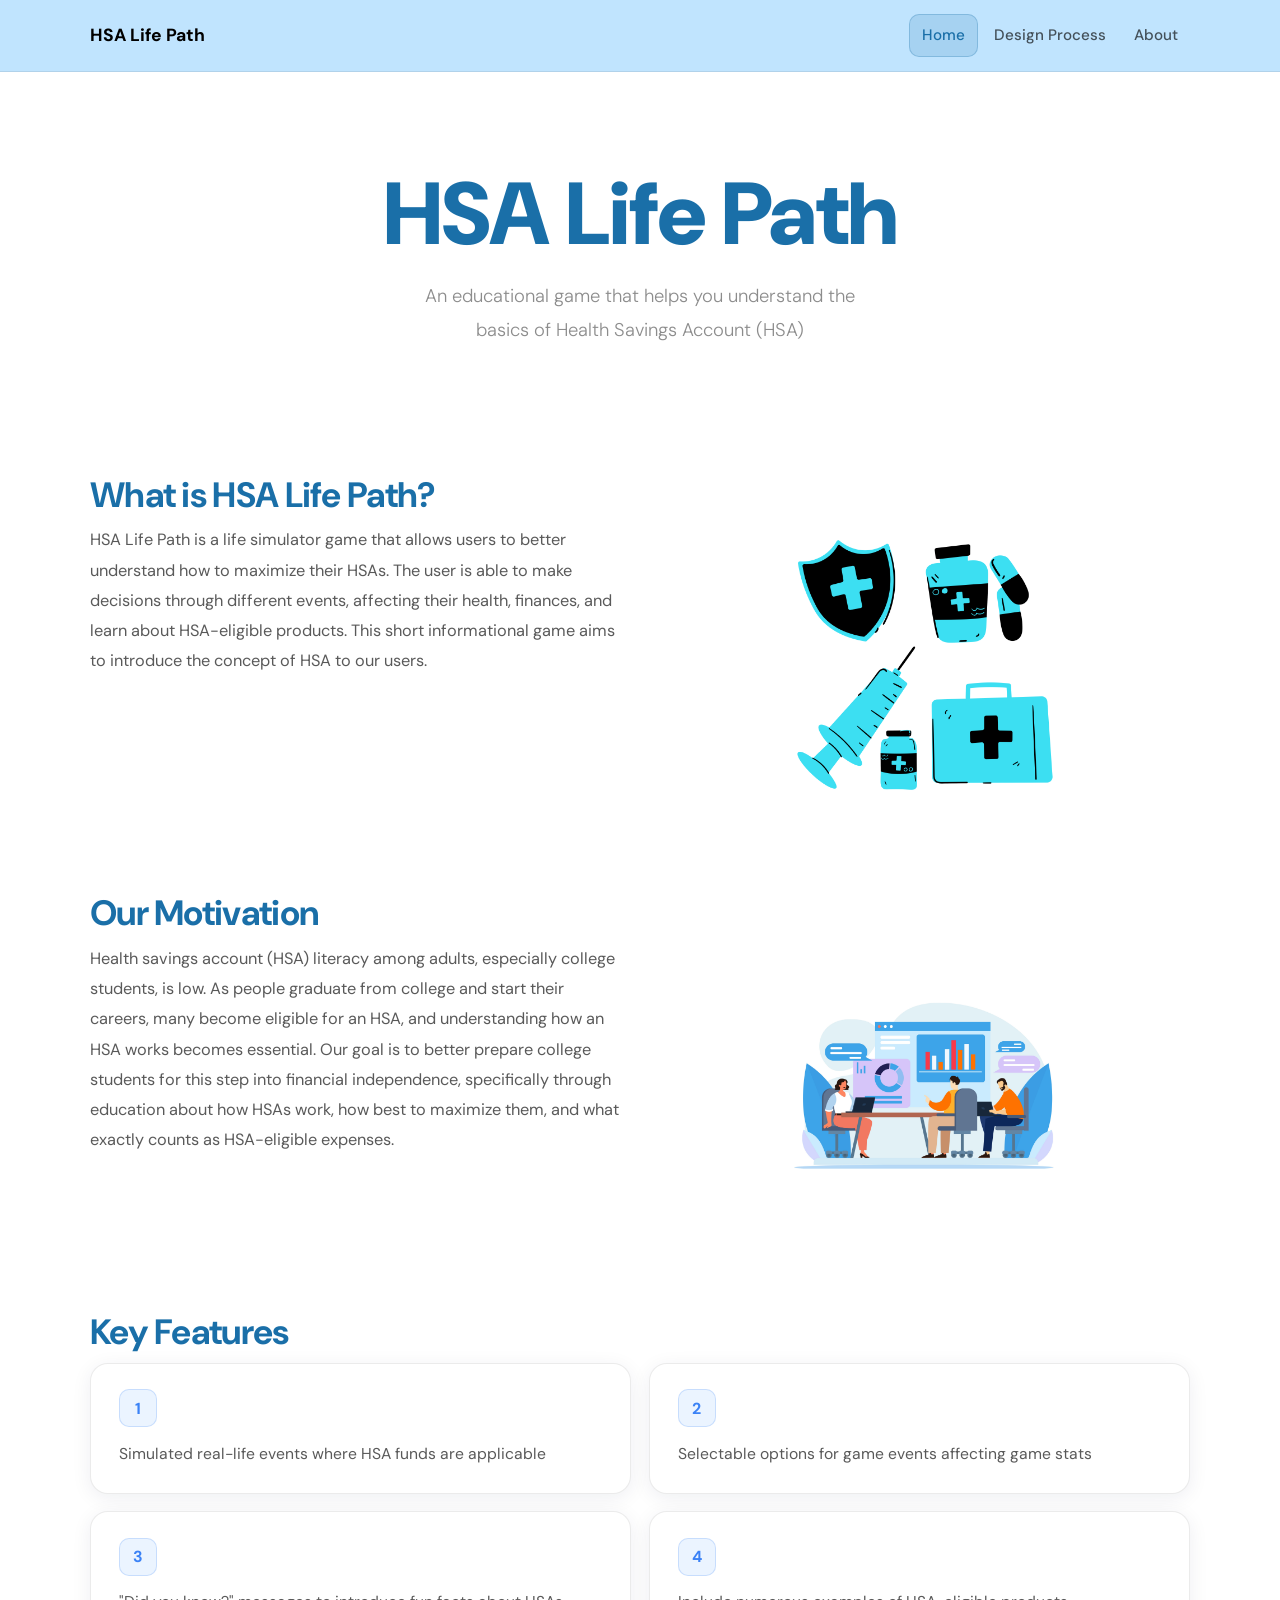
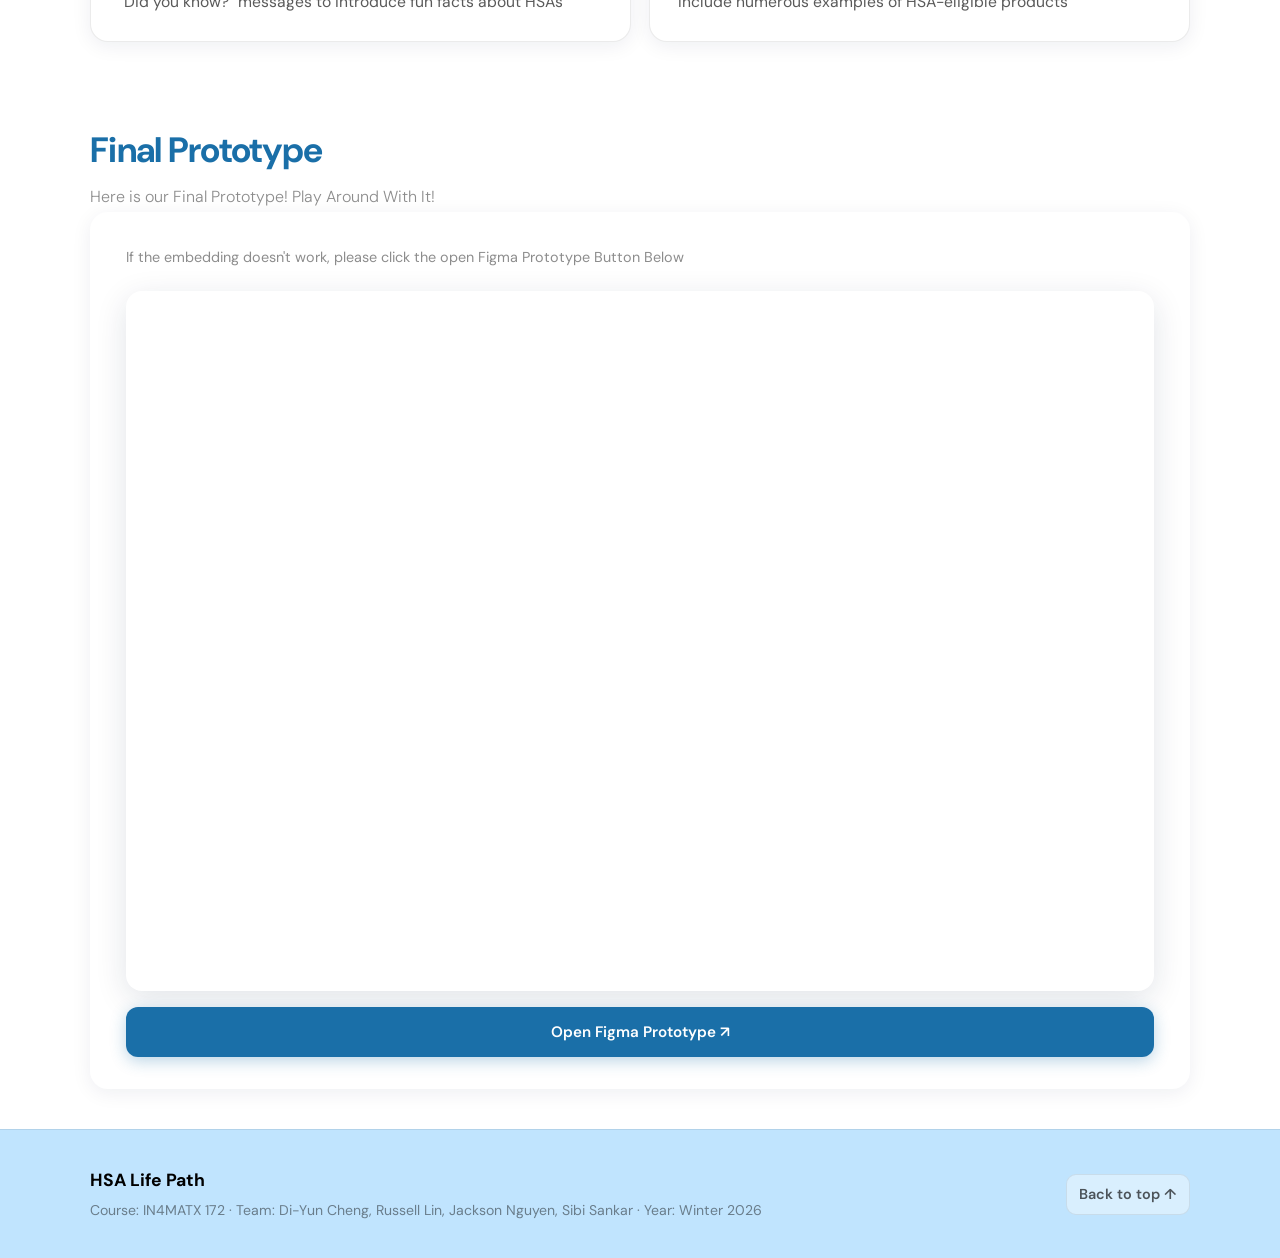
==== commit 811ce6da: "fixed inconsistent gap in the home pages" ====
--- a/index.html
+++ b/index.html
@@ -40,7 +40,7 @@
         <div class="section-head">
           <h2>What is HSA Life Path?</h2>
         </div>
-        <div class="section-split">
+        <div class="section-split align-items: start;">
           <div class="split-text">
             <div class="card">
               <p class="card-text">
@@ -64,7 +64,7 @@
         <div class="section-head">
           <h2>Our Motivation</h2>
         </div>
-        <div class="section-split">
+        <div class="section-split align-items: start;">
           <div class="split-text">
             <div class="card">
               <p class="card-text">
--- a/styles.css
+++ b/styles.css
@@ -51,7 +51,7 @@
   gap: 1rem;
 }
 .nav-brand {
-  font-family: 'Playfair Display', serif;
+  font-family: 'DM Sans', sans-serif;
   font-weight: 700;
   font-size: 1.1rem;
   color: var(--text);
@@ -105,7 +105,7 @@
   width: 100%;
 }
 .hero h1 {
-  font-family: 'Playfair Display', serif;
+  font-family: 'DM Sans', sans-serif;
   font-size: clamp(3.5rem, 7vw, 5.5rem);
   font-weight: 900;
   letter-spacing: -0.02em;
@@ -137,7 +137,7 @@
   margin-bottom: 0.15rem;
 }
 .section-head h2 {
-  font-family: 'Playfair Display', serif;
+  font-family: 'DM Sans', sans-serif;
   font-weight: 700;
   font-size: clamp(1.6rem, 2.8vw, 2.2rem);
   color: var(--blue-dark);
@@ -160,7 +160,7 @@
   padding: 2rem 2.25rem;
 }
 .card-title {
-  font-family: 'Playfair Display', serif;
+  font-family: 'DM Sans', sans-serif;
   font-size: 1.2rem;
   font-weight: 700;
   margin-bottom: 0.5rem;
@@ -180,7 +180,8 @@
   display: grid;
   grid-template-columns: 1fr 1fr;
   gap: 2.5rem;
-  align-items: center;
+  align-items: start;
+  
 }
 .split-text .card {
   background: transparent;
@@ -309,7 +310,7 @@
   flex-wrap: wrap;
 }
 .footer-title {
-  font-family: 'Playfair Display', serif;
+  font-family: 'DM Sans', sans-serif;
   font-weight: 700;
   font-size: 1.1rem;
 }
@@ -335,4 +336,176 @@
   .section-split { grid-template-columns: 1fr; }
   .features-grid { grid-template-columns: 1fr; }
   .hero h1 { font-size: 2.8rem; }
+}
+
+/* ── TIMELINE ── */
+.timeline { display: grid; gap: 0.5rem; }
+.timeline-step {
+  display: grid;
+  grid-template-columns: 44px 1fr;
+  gap: 0.85rem;
+  padding: 0.8rem;
+  border-radius: 14px;
+  background: rgba(192,228,254,0.15);
+  border: 1px solid var(--border);
+  align-items: center;
+}
+.timeline-marker {
+  width: 44px; height: 44px;
+  border-radius: 12px;
+  display: grid;
+  place-items: center;
+  font-weight: 700;
+  font-size: 1rem;
+  background: rgba(26,111,168,0.12);
+  border: 1px solid rgba(26,111,168,0.25);
+  color: var(--blue-dark);
+}
+.timeline-step h3 { font-size: 1rem; font-weight: 700; margin-bottom: 0.15rem; color: var(--blue-dark); }
+.timeline-step p { color: var(--muted); font-size: 0.9rem; margin: 0; }
+
+/* ── TABLE ── */
+.responsive-table {
+  width: 100%;
+  overflow-x: auto;
+  border-radius: 14px;
+  border: 1px solid var(--border);
+}
+.responsive-table table { width: 100%; border-collapse: collapse; background: #fff; }
+.responsive-table th {
+  padding: 0.85rem 1rem;
+  text-align: left;
+  font-weight: 700;
+  background: rgba(192,228,254,0.25);
+  border-bottom: 1px solid var(--border);
+  font-size: 0.9rem;
+  color: var(--blue-dark);
+}
+.responsive-table td {
+  padding: 0.8rem 1rem;
+  color: var(--muted);
+  border-bottom: 1px solid rgba(0,0,0,0.05);
+  font-size: 0.9rem;
+  vertical-align: top;
+}
+.responsive-table tr:last-child td { border-bottom: none; }
+.responsive-table tr:hover td { background: rgba(192,228,254,0.1); }
+
+/* ── GALLERY ── */
+.gallery {
+  display: grid;
+  grid-template-columns: repeat(auto-fit, minmax(120px, 1fr));
+  gap: 0.6rem;
+  margin-top: 0.75rem;
+}
+.gallery img {
+  width: 100%;
+  border-radius: 10px;
+  display: block;
+  object-fit: cover;
+  aspect-ratio: 4/3;
+  border: 1px solid var(--border);
+}
+
+/* ── TODO CARD ── */
+.todo-card {
+  background: rgba(251,191,36,0.08);
+  border: 1px solid rgba(251,191,36,0.3);
+  border-radius: 12px;
+  padding: 1rem 1.25rem;
+  display: flex;
+  align-items: center;
+  gap: 0.75rem;
+  color: #92400e;
+  font-size: 0.9rem;
+}
+
+/* ── FUTURE LIST ── */
+.future-list { list-style: none; display: grid; gap: 0.75rem; margin-top: 0.5rem; }
+.future-list li {
+  display: flex;
+  align-items: flex-start;
+  gap: 1rem;
+  background: rgba(192,228,254,0.15);
+  border: 1px solid var(--border);
+  border-radius: 12px;
+  padding: 0.9rem 1rem;
+}
+.future-icon {
+  width: 36px; height: 36px;
+  border-radius: 10px;
+  background: rgba(26,111,168,0.1);
+  border: 1px solid rgba(26,111,168,0.2);
+  display: grid;
+  place-items: center;
+  font-size: 1rem;
+  flex-shrink: 0;
+}
+.future-text strong { display: block; font-size: 0.9rem; font-weight: 700; margin-bottom: 0.1rem; color: var(--blue-dark); }
+.future-text span { color: var(--muted); font-size: 0.85rem; }
+
+/* ── GRIDS ── */
+.grid-2 { display: grid; grid-template-columns: 1fr 1fr; gap: 1rem; }
+.grid-3 { display: grid; grid-template-columns: repeat(3, 1fr); gap: 1rem; }
+
+/* ── BULLETS ── */
+.bullets { margin: 0.65rem 0 0; padding-left: 1.15rem; color: var(--muted); }
+.bullets li { margin: 0.5rem 0; font-size: 0.97rem; line-height: 1.6; }
+
+@media (max-width: 860px) {
+  .grid-2, .grid-3 { grid-template-columns: 1fr; }
+}
+
+/* ── TEAM CARDS ── */
+.team-card-row {
+  display: grid;
+  grid-template-columns: 72px 1fr;
+  gap: 1.25rem;
+  align-items: center;
+}
+.team-avatar {
+  width: 72px;
+  height: 72px;
+  border-radius: 50%;
+  object-fit: cover;
+  flex-shrink: 0;
+  border: 2px solid var(--border);
+}
+.team-role {
+  font-size: 0.75rem;
+  font-weight: 700;
+  letter-spacing: 0.08em;
+  text-transform: uppercase;
+  color: var(--blue-dark);
+  margin-bottom: 0.2rem;
+}
+.team-name {
+  font-family: 'DM Sans', sans-serif;
+  font-weight: 700;
+  font-size: 1.05rem;
+  margin-bottom: 0.3rem;
+  color: var(--text);
+}
+.team-desc {
+  color: var(--muted);
+  font-size: 0.9rem;
+  line-height: 1.6;
+}
+
+/* ── MINI LIST ── */
+.mini-list { margin: 0; padding-left: 0; list-style: none; color: var(--muted); }
+.mini-list li { display: flex; align-items: center; gap: 0.6rem; padding: 0.4rem 0; font-size: 0.95rem; }
+.dot {
+  width: 9px; height: 9px;
+  border-radius: 50%;
+  background: var(--blue-dark);
+  flex-shrink: 0;
+}
+
+/* ── CALLOUT ── */
+.callout {
+  border-radius: var(--radius);
+  border: 1px solid rgba(26,111,168,0.2);
+  background: rgba(192,228,254,0.15);
+  padding: 1.75rem 2rem;
 }
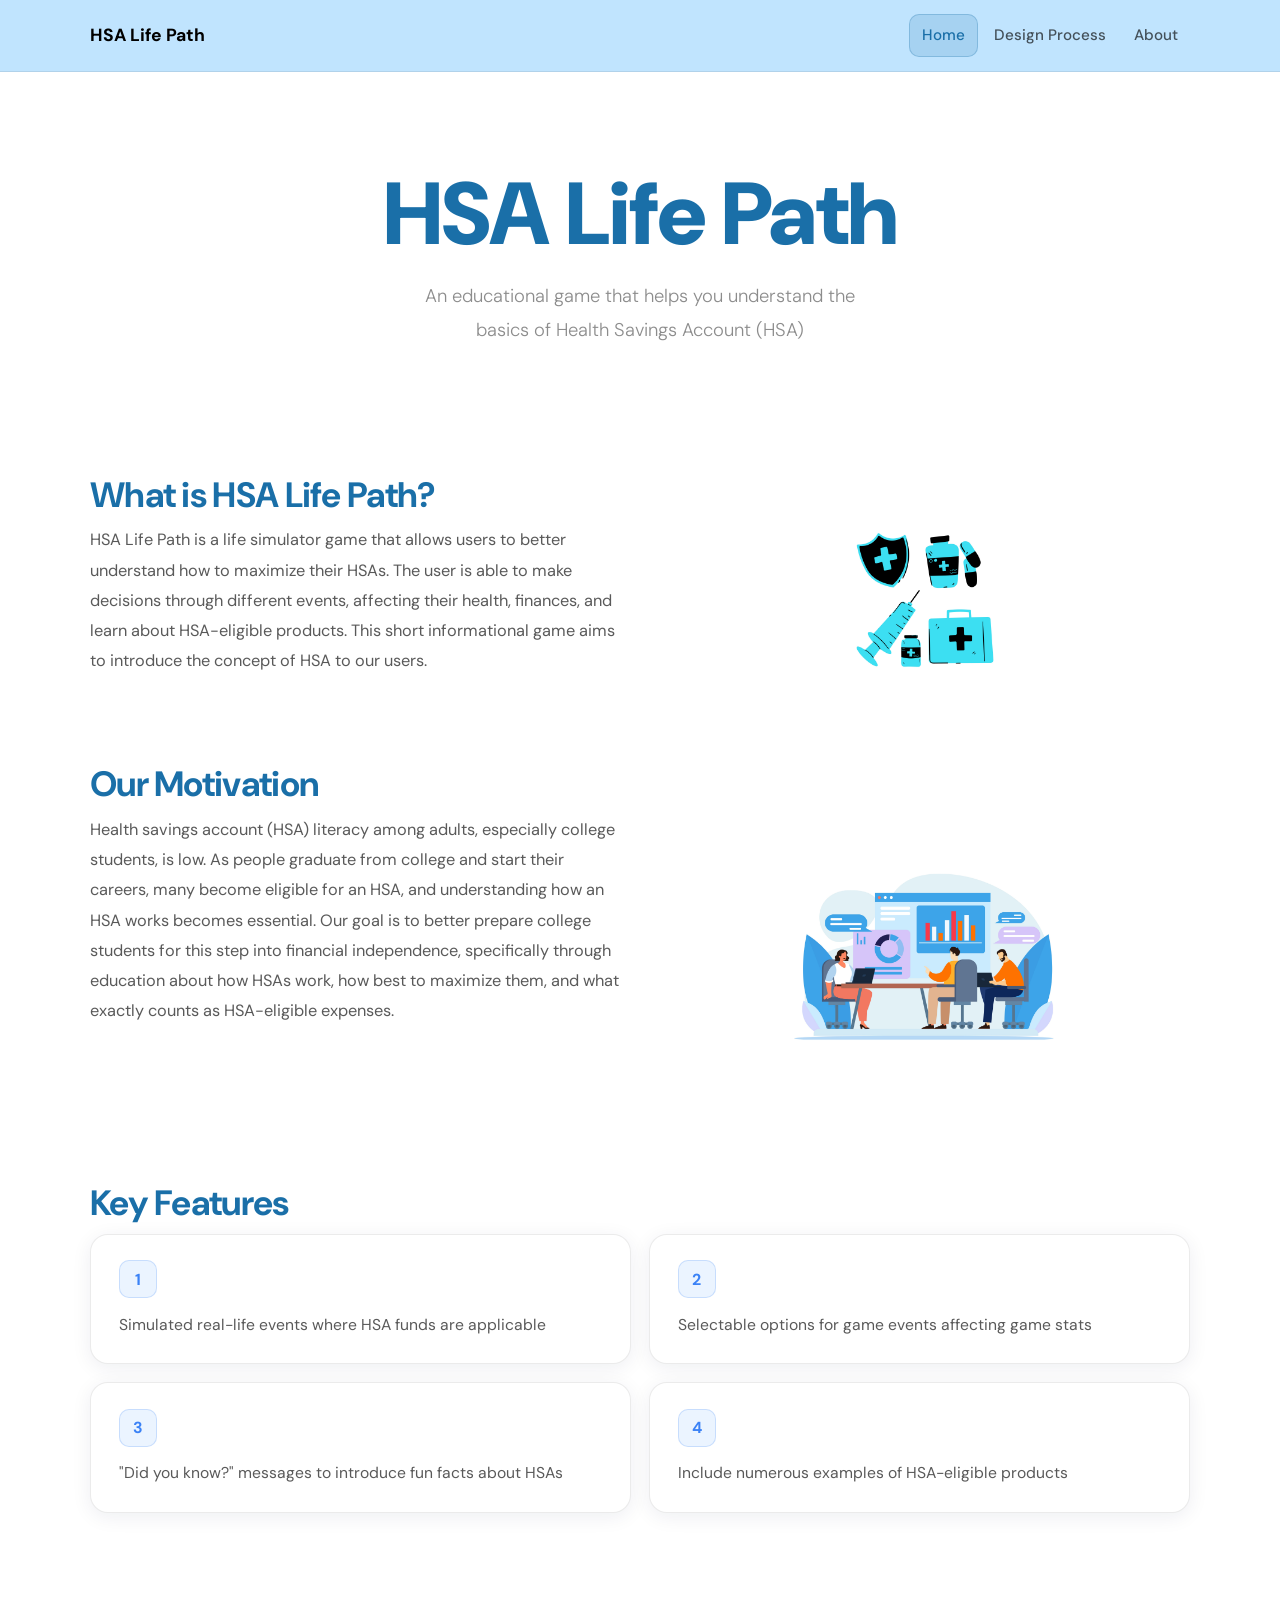
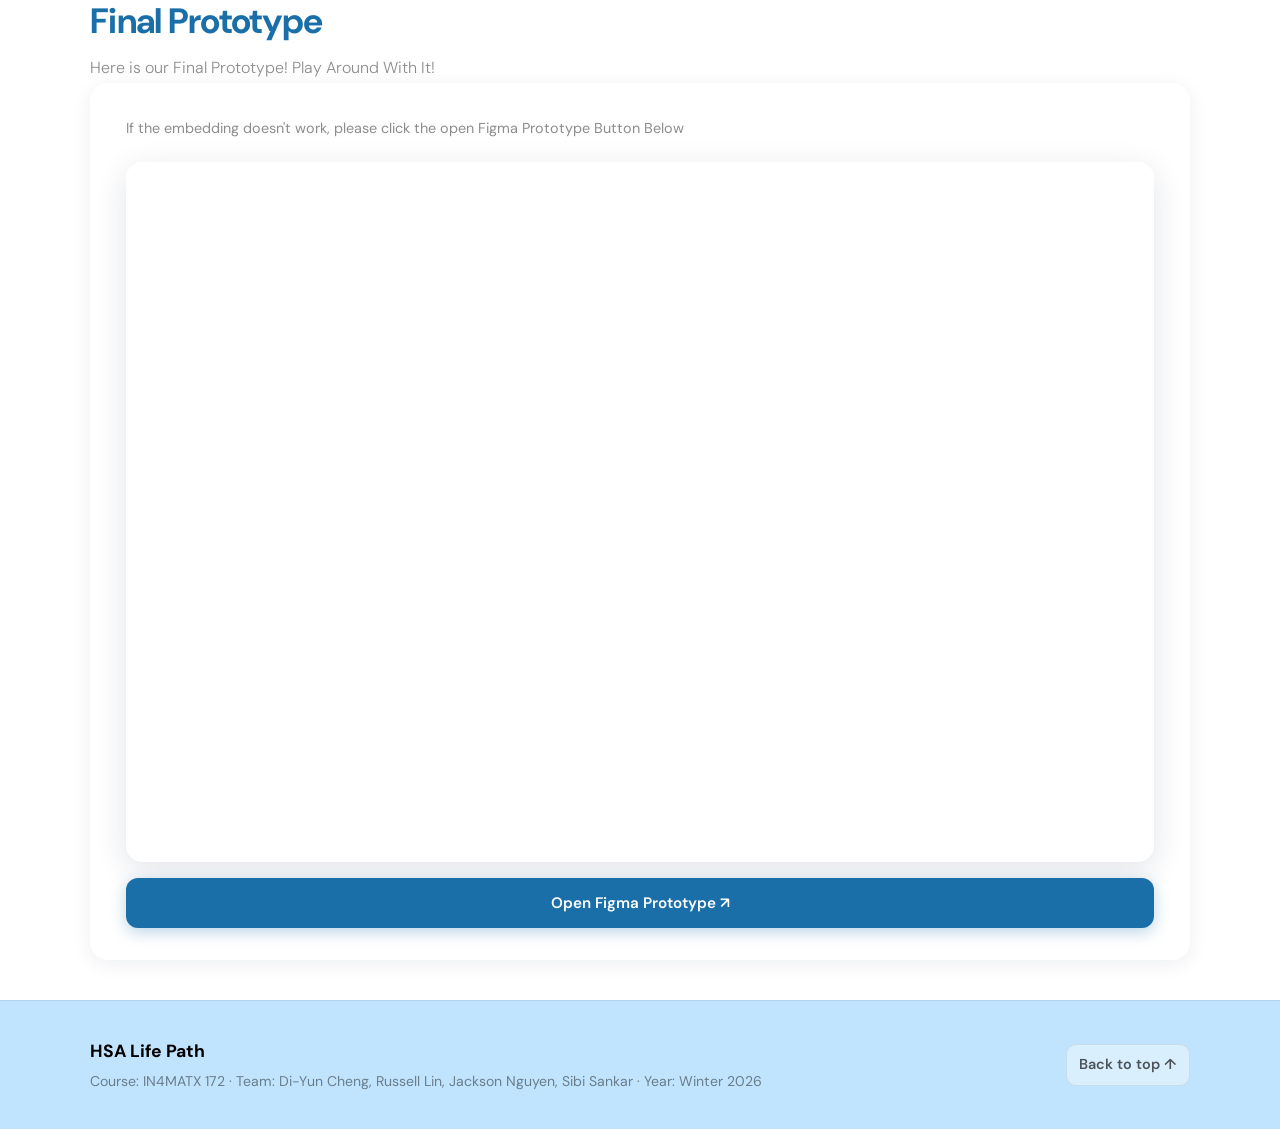
==== commit 8aa27e58: "changed image size" ====
--- a/index.html
+++ b/index.html
@@ -52,6 +52,7 @@
             <img
               src="assets/What is HSA Life Path.jpg"
               alt="HSA Life Path medical icons"
+              style="max-width: 150px; width: 150px; height: auto;"
             />
           </div>
         </div>
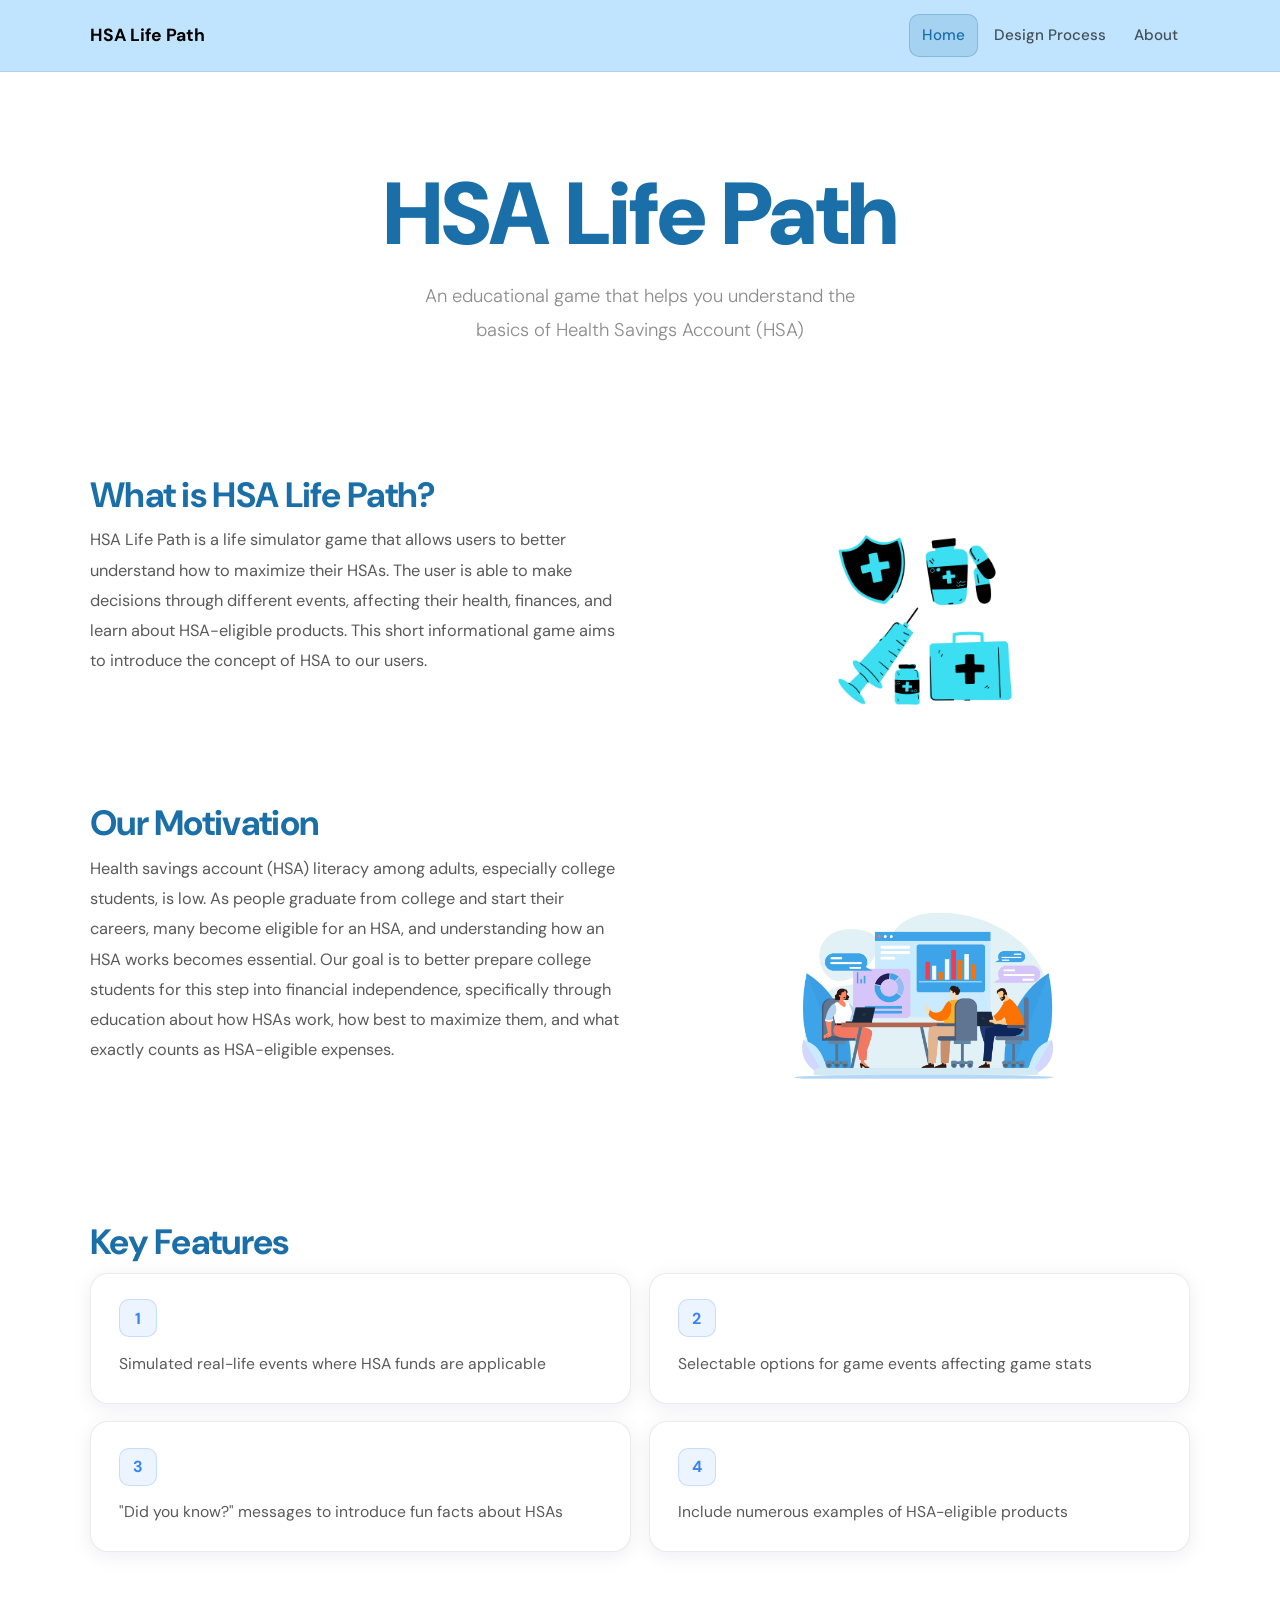
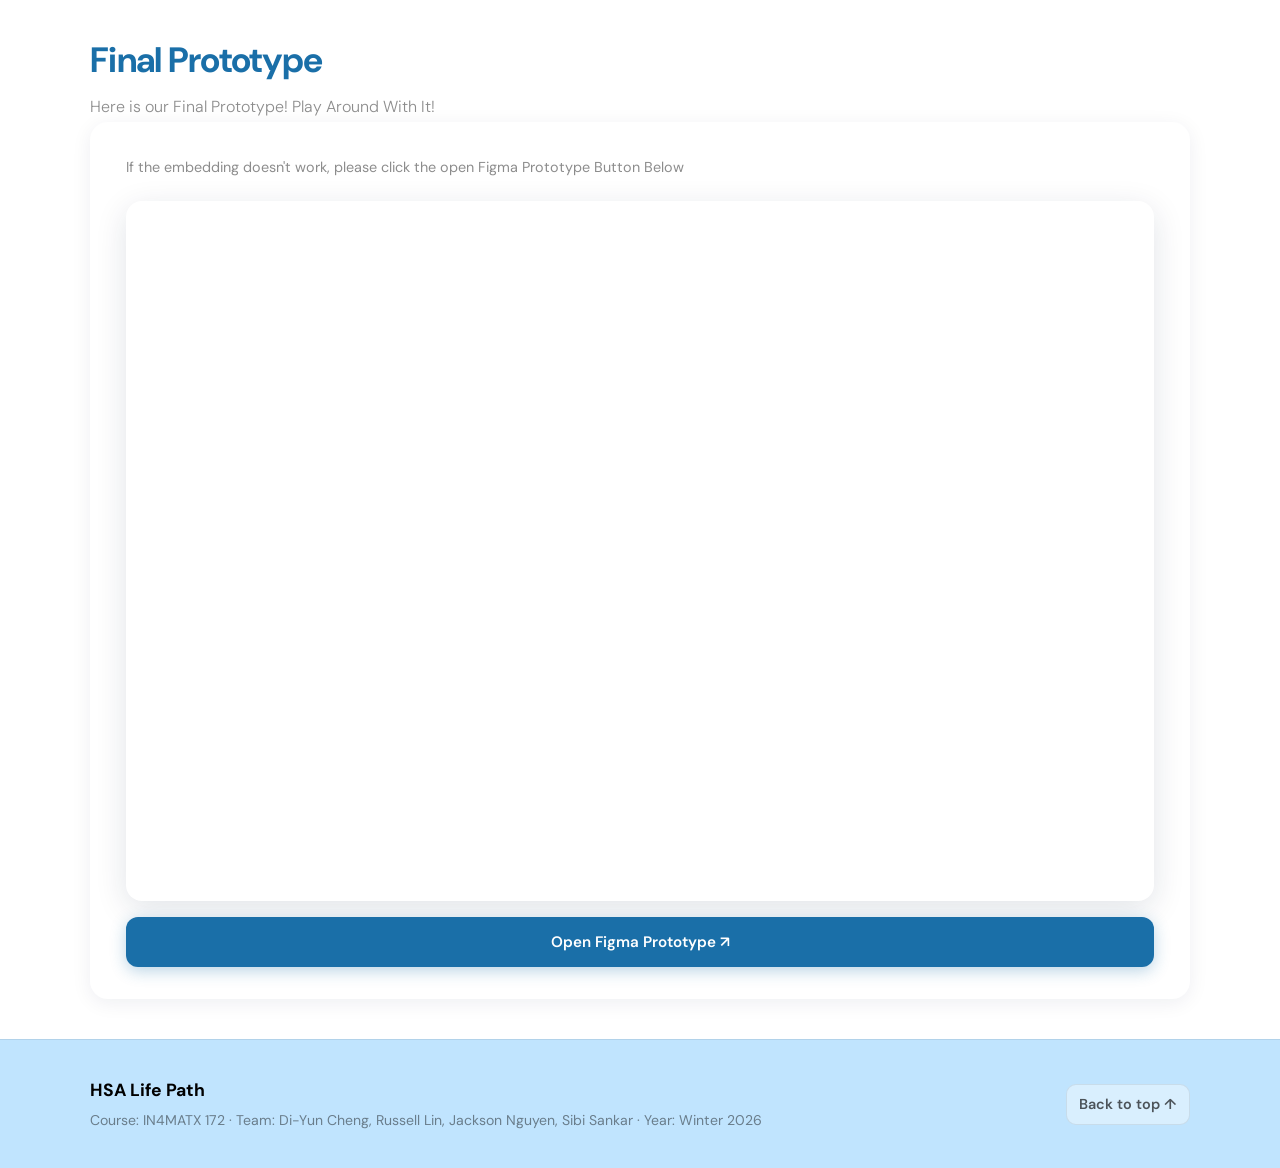
==== commit 6e852c33: "fixed image" ====
--- a/index.html
+++ b/index.html
@@ -52,7 +52,7 @@
             <img
               src="assets/What is HSA Life Path.jpg"
               alt="HSA Life Path medical icons"
-              style="max-width: 150px; width: 150px; height: auto;"
+              style="max-width: 190px; width: 190px; height: auto;"
             />
           </div>
         </div>
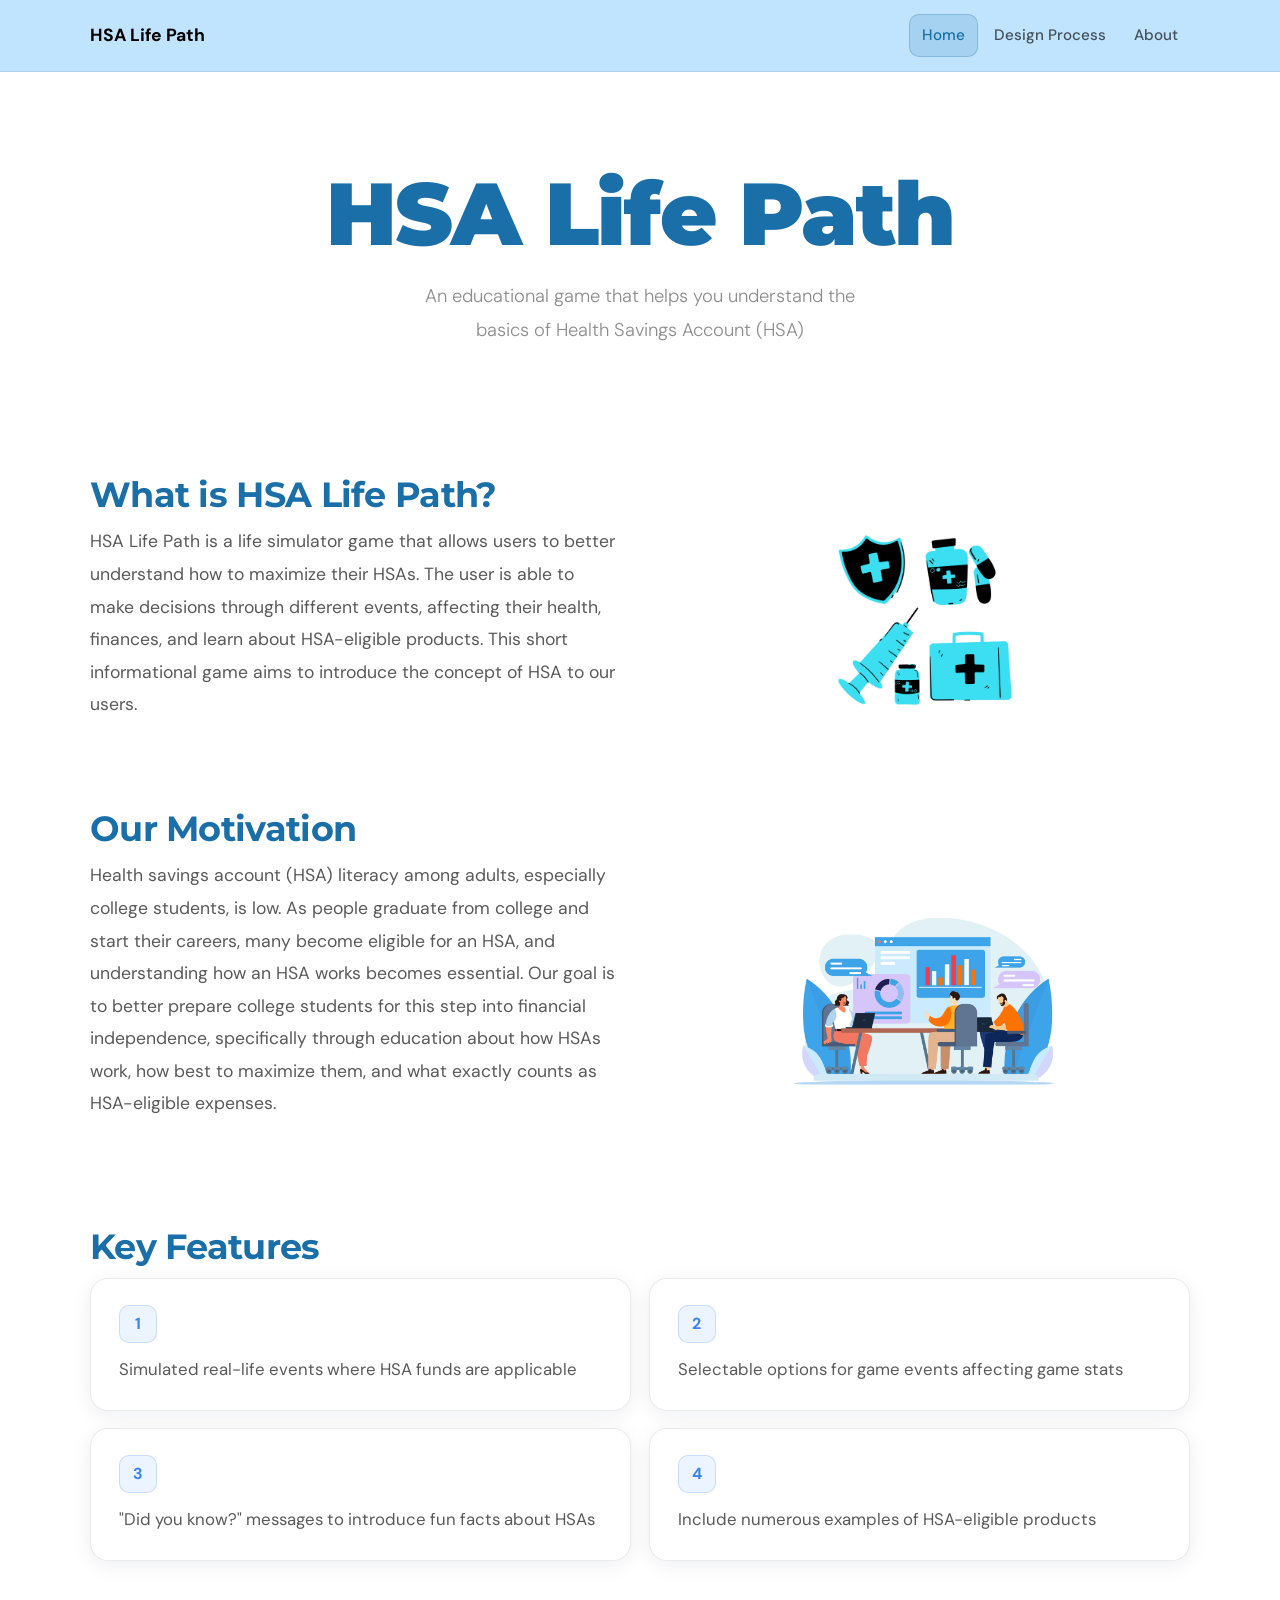
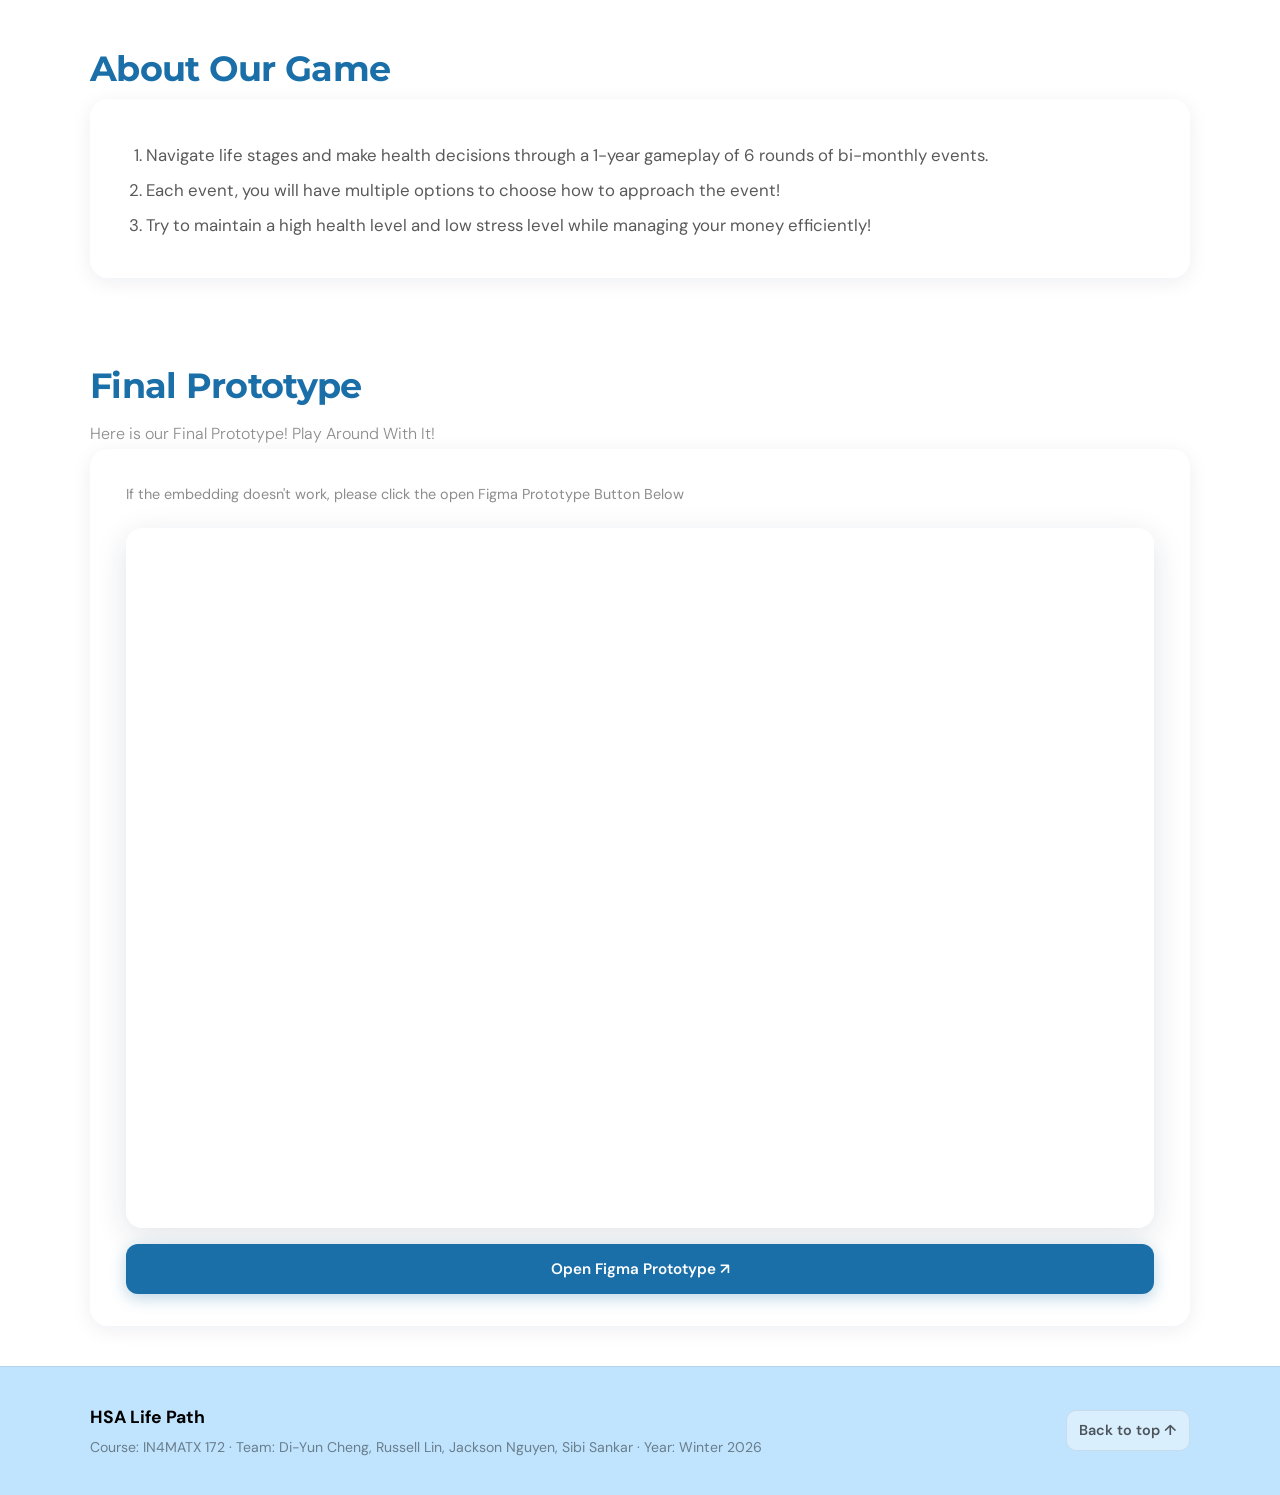
==== commit c2374e02: "update site content and styles" ====
--- a/index.html
+++ b/index.html
@@ -118,6 +118,22 @@
       </div>
     </section>
 
+    <!-- ── ABOUT OUR GAME ── -->
+    <section class="section section-alt">
+      <div class="container">
+        <div class="section-head">
+          <h2>About Our Game</h2>
+        </div>
+        <div class="card">
+          <ol class="bullets" style="padding-left:1.25rem;">
+            <li>Navigate life stages and make health decisions through a 1-year gameplay of 6 rounds of bi-monthly events.</li>
+            <li>Each event, you will have multiple options to choose how to approach the event!</li>
+            <li>Try to maintain a high health level and low stress level while managing your money efficiently!</li>
+          </ol>
+        </div>
+      </div>
+    </section>
+
     <!-- ── PROTOTYPE ── -->
     <section id="prototype" class="section section-alt3">
       <div class="container">
--- a/styles.css
+++ b/styles.css
@@ -1,4 +1,4 @@
-@import url('https://fonts.googleapis.com/css2?family=Playfair+Display:ital,wght@0,700;0,900;1,700&family=DM+Sans:wght@300;400;500;600&display=swap');
+@import url('https://fonts.googleapis.com/css2?family=Montserrat:wght@700;900&family=DM+Sans:wght@300;400;500;600&display=swap');
 
 /* ── VARIABLES ── */
 :root {
@@ -105,7 +105,7 @@
   width: 100%;
 }
 .hero h1 {
-  font-family: 'DM Sans', sans-serif;
+  font-family: 'Montserrat', sans-serif;
   font-size: clamp(3.5rem, 7vw, 5.5rem);
   font-weight: 900;
   letter-spacing: -0.02em;
@@ -137,7 +137,7 @@
   margin-bottom: 0.15rem;
 }
 .section-head h2 {
-  font-family: 'DM Sans', sans-serif;
+  font-family: 'Montserrat', sans-serif;
   font-weight: 700;
   font-size: clamp(1.6rem, 2.8vw, 2.2rem);
   color: var(--blue-dark);
@@ -167,7 +167,7 @@
   color: var(--blue-dark);
 }
 .card-text {
-  font-size: 1.02rem;
+  font-size: 1.1rem;
   font-weight: 400;
   line-height: 1.85;
   color: var(--muted);
@@ -181,7 +181,6 @@
   grid-template-columns: 1fr 1fr;
   gap: 2.5rem;
   align-items: start;
-  
 }
 .split-text .card {
   background: transparent;
@@ -241,7 +240,7 @@
   border: 1.5px solid rgba(59,130,246,0.2);
 }
 .feature-text {
-  font-size: 0.98rem;
+  font-size: 1.05rem;
   line-height: 1.65;
   color: var(--muted);
   font-weight: 400;
@@ -378,14 +377,14 @@
   font-weight: 700;
   background: rgba(192,228,254,0.25);
   border-bottom: 1px solid var(--border);
-  font-size: 0.9rem;
+  font-size: 1rem;
   color: var(--blue-dark);
 }
 .responsive-table td {
   padding: 0.8rem 1rem;
   color: var(--muted);
   border-bottom: 1px solid rgba(0,0,0,0.05);
-  font-size: 0.9rem;
+  font-size: 1rem;
   vertical-align: top;
 }
 .responsive-table tr:last-child td { border-bottom: none; }
@@ -450,7 +449,7 @@
 
 /* ── BULLETS ── */
 .bullets { margin: 0.65rem 0 0; padding-left: 1.15rem; color: var(--muted); }
-.bullets li { margin: 0.5rem 0; font-size: 0.97rem; line-height: 1.6; }
+.bullets li { margin: 0.5rem 0; font-size: 1.05rem; line-height: 1.6; }
 
 @media (max-width: 860px) {
   .grid-2, .grid-3 { grid-template-columns: 1fr; }
@@ -459,13 +458,13 @@
 /* ── TEAM CARDS ── */
 .team-card-row {
   display: grid;
-  grid-template-columns: 72px 1fr;
+  grid-template-columns: 110px 1fr;
   gap: 1.25rem;
   align-items: center;
 }
 .team-avatar {
-  width: 72px;
-  height: 72px;
+  width: 110px;
+  height: 110px;
   border-radius: 50%;
   object-fit: cover;
   flex-shrink: 0;
@@ -488,13 +487,13 @@
 }
 .team-desc {
   color: var(--muted);
-  font-size: 0.9rem;
+  font-size: 1rem;
   line-height: 1.6;
 }
 
 /* ── MINI LIST ── */
 .mini-list { margin: 0; padding-left: 0; list-style: none; color: var(--muted); }
-.mini-list li { display: flex; align-items: center; gap: 0.6rem; padding: 0.4rem 0; font-size: 0.95rem; }
+.mini-list li { display: flex; align-items: center; gap: 0.6rem; padding: 0.4rem 0; font-size: 1.05rem; }
 .dot {
   width: 9px; height: 9px;
   border-radius: 50%;
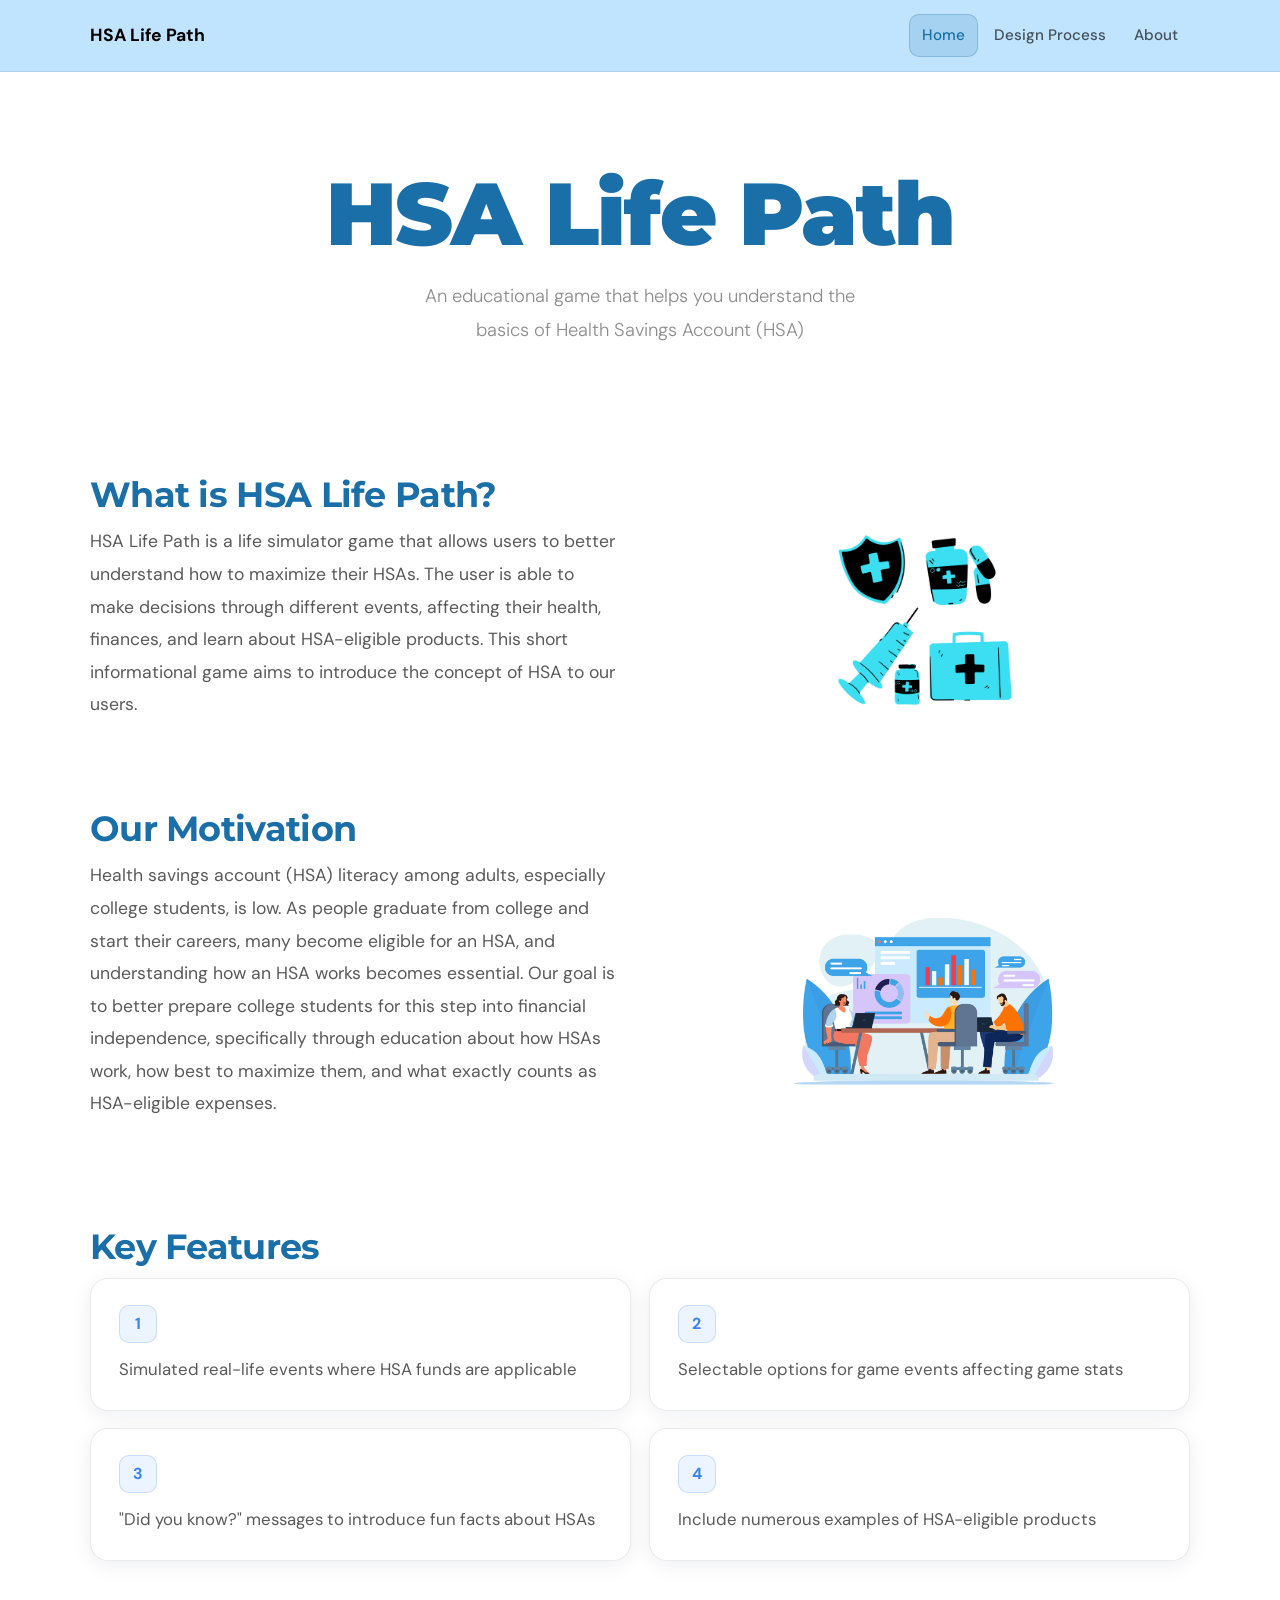
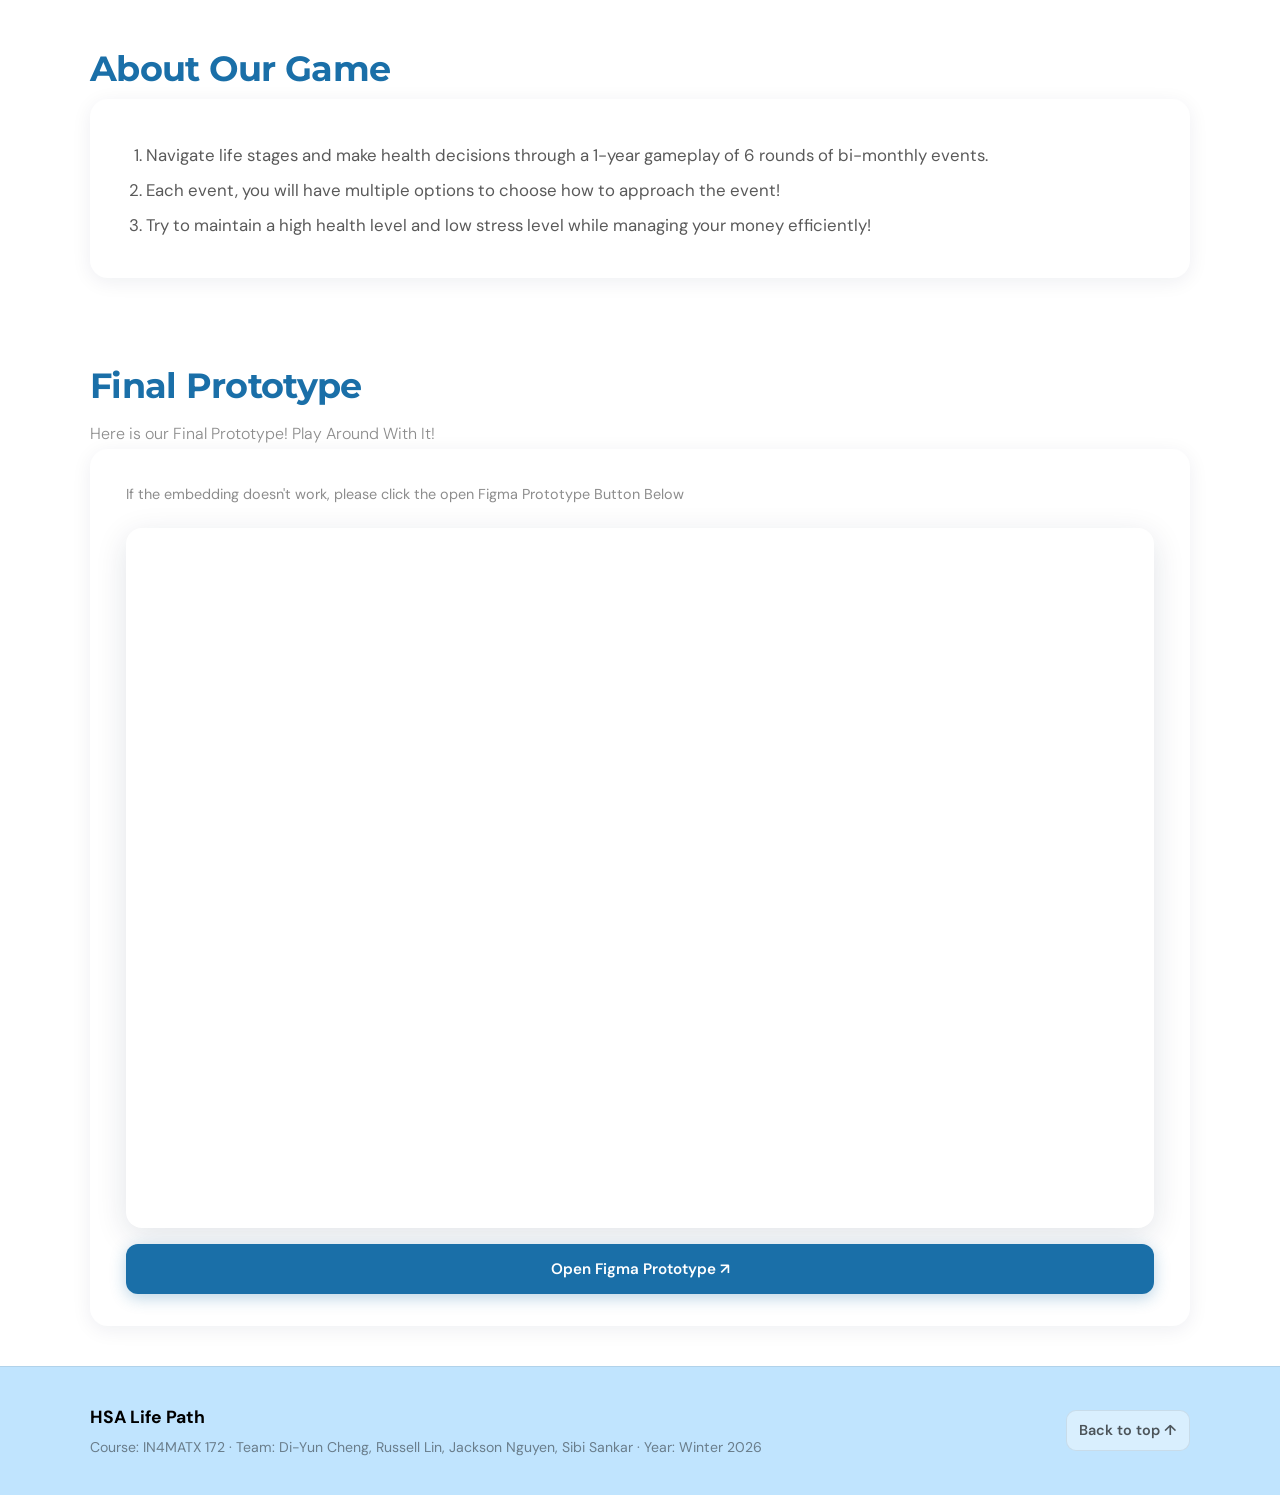
==== commit 4985d838: "Final Updates" ====
--- a/index.html
+++ b/index.html
@@ -6,6 +6,7 @@
   <title>HSA Life Path — Home</title>
   <meta name="description" content="A life simulator game helping college students understand Health Savings Accounts." />
   <link rel="stylesheet" href="styles.css" />
+  <script src="script.js" defer></script>
 </head>
 <body>
 
--- a/styles.css
+++ b/styles.css
@@ -15,6 +15,27 @@
   --shadow-md:   0 8px 32px rgba(10,31,68,0.12);
 }
 
+/* ── PAGE TRANSITIONS ── */
+body {
+  opacity: 1;
+  transform: none;
+  transition: none;
+}
+main {
+  opacity: 0;
+  transform: translateY(8px);
+  transition: opacity 0.25s ease, transform 0.25s ease;
+}
+body.page-loaded main {
+  opacity: 1;
+  transform: translateY(0);
+}
+body.page-exit main {
+  opacity: 0;
+  transform: translateY(-6px);
+  transition: opacity 0.2s ease, transform 0.2s ease;
+}
+
 /* ── RESET ── */
 *, *::before, *::after { box-sizing: border-box; margin: 0; padding: 0; }
 html { scroll-behavior: smooth; }
